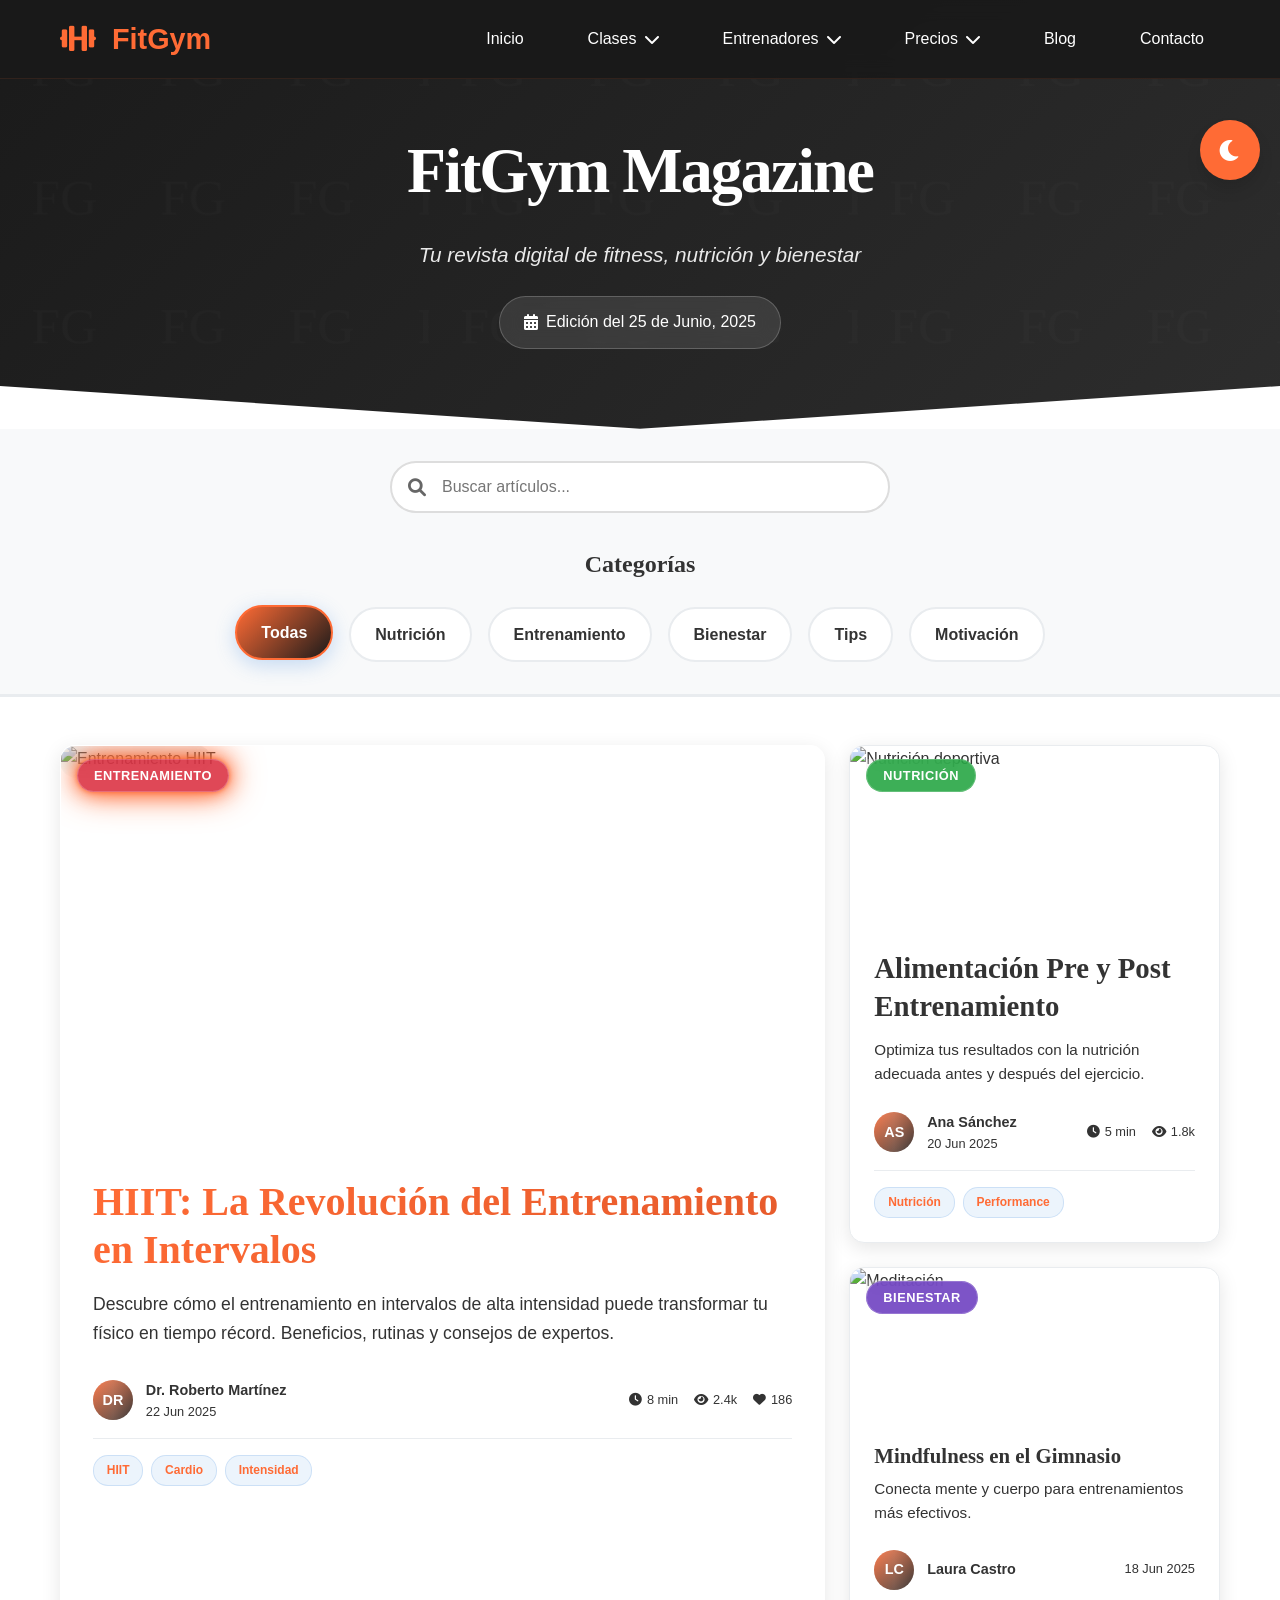
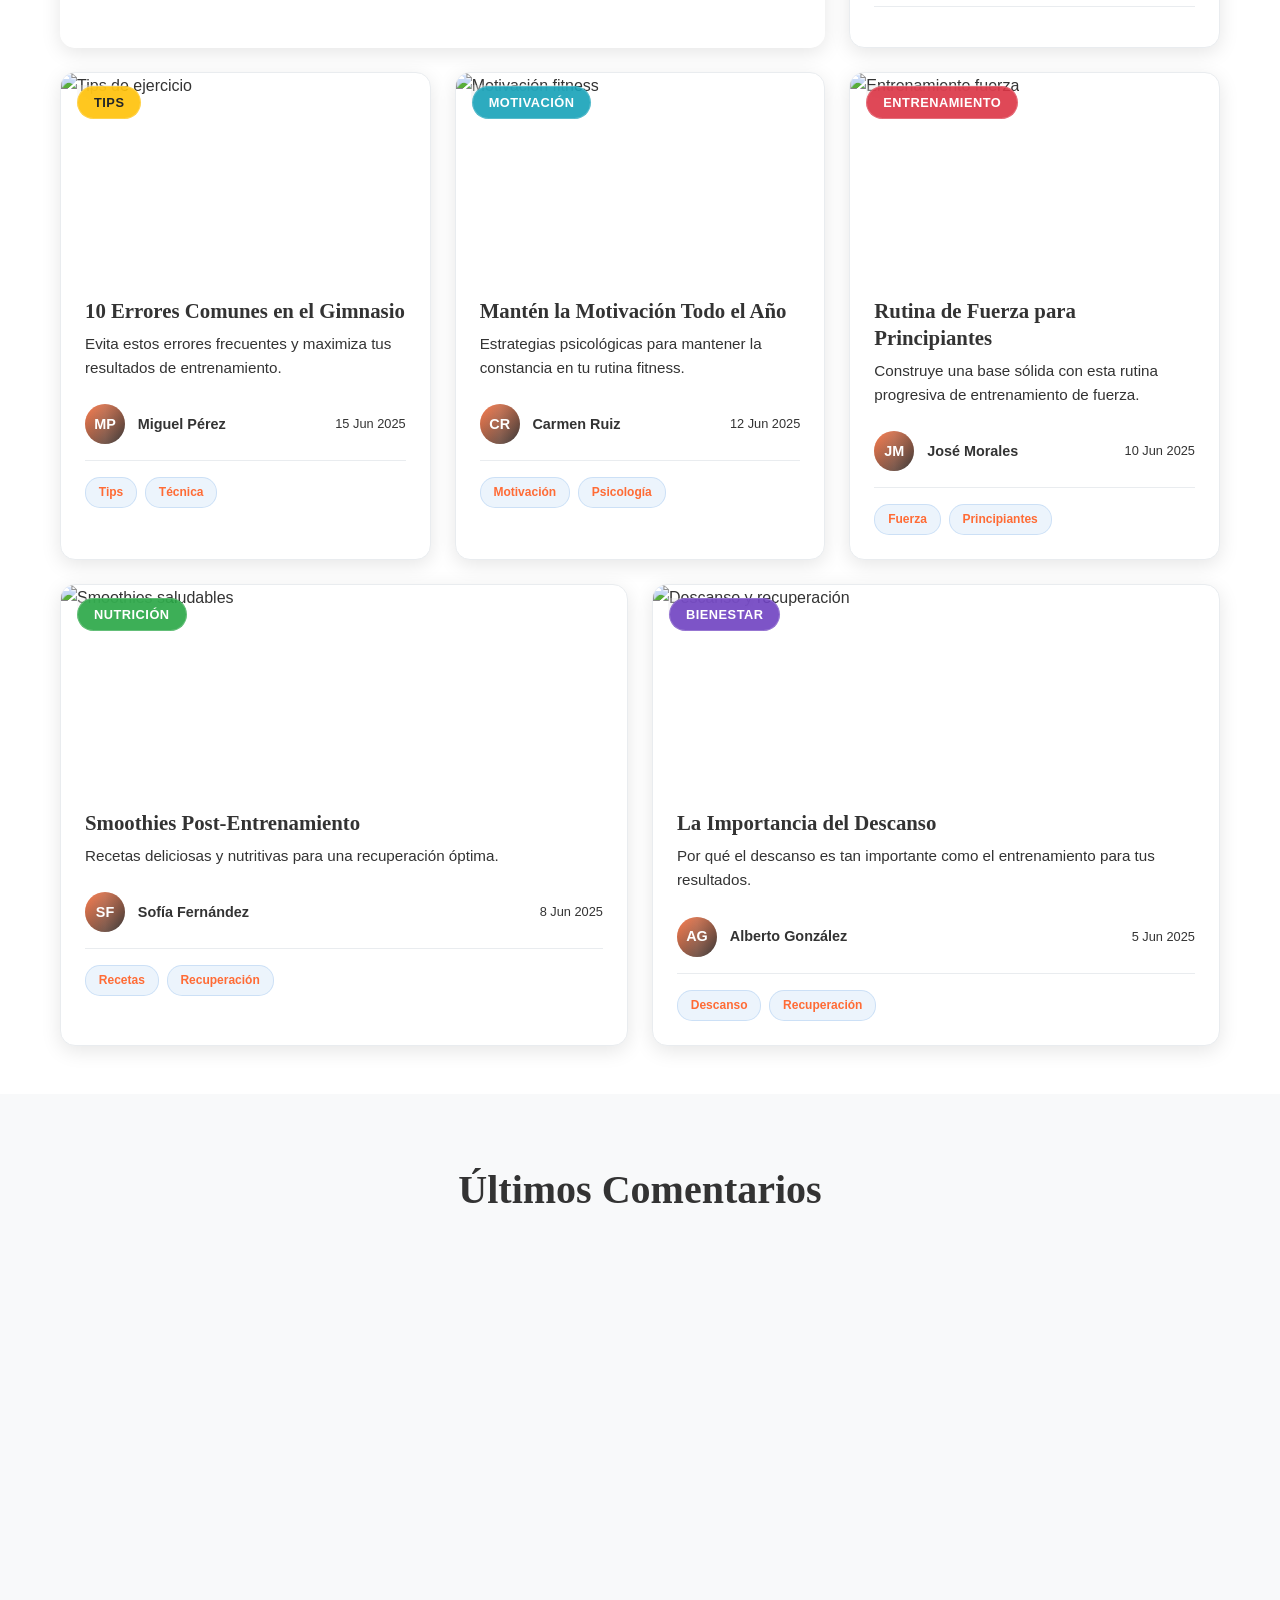
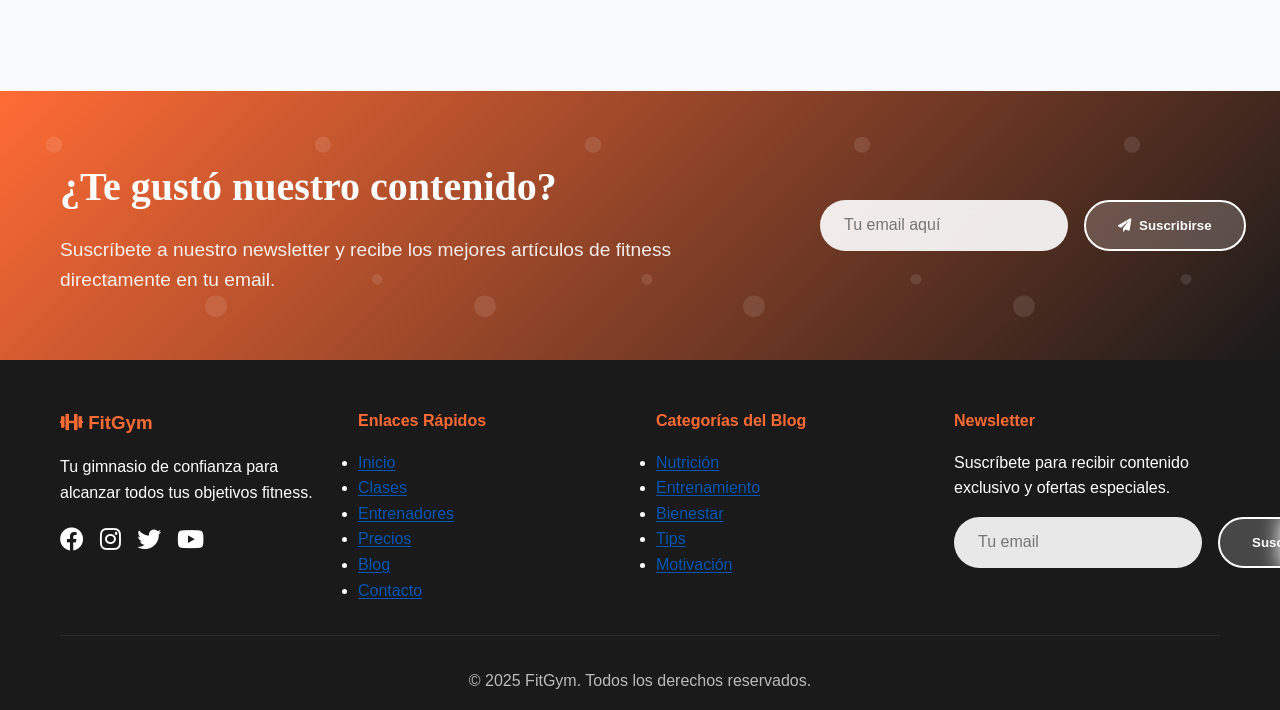
==== blog.html @ f779733e "TP - 1 Subida de archivos" ====
<!DOCTYPE html>
<html lang="es">
<head>
    <meta charset="UTF-8">
    <meta name="viewport" content="width=device-width, initial-scale=1.0">
    <title>Blog - FitGym</title>
    <link rel="stylesheet" href="styles.css">
    <link rel="stylesheet" href="blog.css">
    <link rel="stylesheet" href="advanced-effects.css">
    <link href="https://cdnjs.cloudflare.com/ajax/libs/font-awesome/6.0.0/css/all.min.css" rel="stylesheet">
</head>
<body>
    <!-- Header con mega-menú -->
    <header class="header">
        <nav class="navbar">
            <div class="container">
                <div class="logo">
                    <h2><i class="fas fa-dumbbell"></i> FitGym</h2>
                </div>
                
                <ul class="nav-menu">
                    <li class="nav-item">
                        <a href="index.html" class="nav-link">Inicio</a>
                    </li>
                    <li class="nav-item mega-menu">
                        <a href="clases.html" class="nav-link">Clases <i class="fas fa-chevron-down"></i></a>
                        <div class="mega-menu-content">
                            <div class="mega-menu-column">
                                <h3>Cardio</h3>
                                <a href="clases.html">Spinning</a>
                                <a href="clases.html">Zumba</a>
                                <a href="clases.html">Aeróbicos</a>
                            </div>
                            <div class="mega-menu-column">
                                <h3>Fuerza</h3>
                                <a href="clases.html">Crossfit</a>
                                <a href="clases.html">Funcional</a>
                                <a href="clases.html">Pesas</a>
                            </div>
                            <div class="mega-menu-column">
                                <h3>Relajación</h3>
                                <a href="clases.html">Yoga</a>
                                <a href="clases.html">Pilates</a>
                                <a href="clases.html">Stretching</a>
                            </div>
                        </div>
                    </li>
                    <li class="nav-item mega-menu">
                        <a href="entrenadores.html" class="nav-link">Entrenadores <i class="fas fa-chevron-down"></i></a>
                        <div class="mega-menu-content">
                            <div class="mega-menu-column">
                                <h3>Especialistas</h3>
                                <a href="entrenadores.html">Personal Trainers</a>
                                <a href="entrenadores.html">Instructores de Grupo</a>
                                <a href="entrenadores.html">Nutricionistas</a>
                            </div>
                        </div>
                    </li>
                    <li class="nav-item mega-menu">
                        <a href="precios.html" class="nav-link">Precios <i class="fas fa-chevron-down"></i></a>
                        <div class="mega-menu-content">
                            <div class="mega-menu-column">
                                <h3>Membresías</h3>
                                <a href="precios.html">Mensual</a>
                                <a href="precios.html">Trimestral</a>
                                <a href="precios.html">Anual</a>
                            </div>
                            <div class="mega-menu-column">
                                <h3>Servicios</h3>
                                <a href="precios.html#servicios-adicionales">Entrenamiento Personal</a>
                                <a href="precios.html#servicios-adicionales">Clases Grupales</a>
                                <a href="precios.html#servicios-adicionales">Nutrición</a>
                            </div>
                        </div>
                    </li>
                    <li class="nav-item">
                        <a href="blog.html" class="nav-link active">Blog</a>
                    </li>
                    <li class="nav-item">
                        <a href="contacto.html" class="nav-link">Contacto</a>
                    </li>
                </ul>
                
                <div class="hamburger">
                    <span class="bar"></span>
                    <span class="bar"></span>
                    <span class="bar"></span>
                </div>
            </div>
        </nav>
    </header>

    <!-- Toggle de Modo Oscuro -->
    <button class="theme-toggle" id="themeToggle" aria-label="Cambiar modo oscuro">
        <i class="fas fa-moon"></i>
    </button>

    <!-- Hero del Blog -->
    <section class="blog-hero">
        <div class="container">
            <div class="blog-header">
                <h1>FitGym Magazine</h1>
                <p>Tu revista digital de fitness, nutrición y bienestar</p>
                <div class="blog-date">
                    <i class="fas fa-calendar-alt"></i>
                    <span>Edición del 25 de Junio, 2025</span>
                </div>
            </div>
        </div>
    </section>

    <!-- Filtros de Categorías -->
    <section class="filters-section">
        <div class="container">
            <div class="category-filters">
                <h3>Categorías</h3>
                <div class="filter-tags">
                    <input type="radio" id="all" name="category" value="all" checked>
                    <label for="all" class="filter-tag">Todas</label>
                    
                    <input type="radio" id="nutrition" name="category" value="nutrition">
                    <label for="nutrition" class="filter-tag">Nutrición</label>
                    
                    <input type="radio" id="training" name="category" value="training">
                    <label for="training" class="filter-tag">Entrenamiento</label>
                    
                    <input type="radio" id="wellness" name="category" value="wellness">
                    <label for="wellness" class="filter-tag">Bienestar</label>
                    
                    <input type="radio" id="tips" name="category" value="tips">
                    <label for="tips" class="filter-tag">Tips</label>
                    
                    <input type="radio" id="motivation" name="category" value="motivation">
                    <label for="motivation" class="filter-tag">Motivación</label>
                </div>
            </div>
        </div>
    </section>

    <!-- Grid de Artículos -->
    <main class="blog-main">
        <div class="container">
            <div class="newspaper-grid">
                <!-- Artículo Principal -->
                <article class="article-card featured glass-medium scroll-reveal-up" data-category="training">
                    <div class="article-image">
                        <img src="https://images.unsplash.com/photo-1534438327276-14e5300c3a48?w=800&h=600&fit=crop" alt="Entrenamiento HIIT">
                        <div class="article-overlay">
                            <span class="category-badge training neon-glow">Entrenamiento</span>
                        </div>
                    </div>
                    <div class="article-content">
                        <h2 class="text-gradient">HIIT: La Revolución del Entrenamiento en Intervalos</h2>
                        <p class="article-excerpt">Descubre cómo el entrenamiento en intervalos de alta intensidad puede transformar tu físico en tiempo récord. Beneficios, rutinas y consejos de expertos.</p>
                        <div class="article-meta">
                            <div class="author-info">
                                <div class="author-avatar" data-initials="DR"></div>
                                <div class="author-details">
                                    <span class="author-name">Dr. Roberto Martínez</span>
                                    <span class="article-date">22 Jun 2025</span>
                                </div>
                            </div>
                            <div class="article-stats">
                                <span><i class="fas fa-clock"></i> 8 min</span>
                                <span><i class="fas fa-eye"></i> 2.4k</span>
                                <span><i class="fas fa-heart"></i> 186</span>
                            </div>
                        </div>
                        <div class="article-tags">
                            <span class="tag">HIIT</span>
                            <span class="tag">Cardio</span>
                            <span class="tag">Intensidad</span>
                        </div>
                    </div>
                </article>

                <!-- Artículo Secundario -->
                <article class="article-card secondary" data-category="nutrition">
                    <div class="article-image">
                        <img src="https://images.unsplash.com/photo-1490645935967-10de6ba17061?w=400&h=300&fit=crop" alt="Nutrición deportiva">
                        <div class="article-overlay">
                            <span class="category-badge nutrition">Nutrición</span>
                        </div>
                    </div>
                    <div class="article-content">
                        <h3>Alimentación Pre y Post Entrenamiento</h3>
                        <p class="article-excerpt">Optimiza tus resultados con la nutrición adecuada antes y después del ejercicio.</p>
                        <div class="article-meta">
                            <div class="author-info">
                                <div class="author-avatar" data-initials="AS"></div>
                                <div class="author-details">
                                    <span class="author-name">Ana Sánchez</span>
                                    <span class="article-date">20 Jun 2025</span>
                                </div>
                            </div>
                            <div class="article-stats">
                                <span><i class="fas fa-clock"></i> 5 min</span>
                                <span><i class="fas fa-eye"></i> 1.8k</span>
                            </div>
                        </div>
                        <div class="article-tags">
                            <span class="tag">Nutrición</span>
                            <span class="tag">Performance</span>
                        </div>
                    </div>
                </article>

                <!-- Artículo Terciario -->
                <article class="article-card tertiary" data-category="wellness">
                    <div class="article-image">
                        <img src="https://images.unsplash.com/photo-1506126613408-eca07ce68773?w=400&h=300&fit=crop" alt="Meditación">
                        <div class="article-overlay">
                            <span class="category-badge wellness">Bienestar</span>
                        </div>
                    </div>
                    <div class="article-content">
                        <h4>Mindfulness en el Gimnasio</h4>
                        <p class="article-excerpt">Conecta mente y cuerpo para entrenamientos más efectivos.</p>
                        <div class="article-meta">
                            <div class="author-info">
                                <div class="author-avatar" data-initials="LC"></div>
                                <span class="author-name">Laura Castro</span>
                            </div>
                            <span class="article-date">18 Jun 2025</span>
                        </div>
                    </div>
                </article>

                <!-- Más Artículos -->
                <article class="article-card regular" data-category="tips">
                    <div class="article-image">
                        <img src="https://images.unsplash.com/photo-1571019613454-1cb2f99b2d8b?w=400&h=300&fit=crop" alt="Tips de ejercicio">
                        <div class="article-overlay">
                            <span class="category-badge tips">Tips</span>
                        </div>
                    </div>
                    <div class="article-content">
                        <h4>10 Errores Comunes en el Gimnasio</h4>
                        <p class="article-excerpt">Evita estos errores frecuentes y maximiza tus resultados de entrenamiento.</p>
                        <div class="article-meta">
                            <div class="author-info">
                                <div class="author-avatar" data-initials="MP"></div>
                                <span class="author-name">Miguel Pérez</span>
                            </div>
                            <span class="article-date">15 Jun 2025</span>
                        </div>
                        <div class="article-tags">
                            <span class="tag">Tips</span>
                            <span class="tag">Técnica</span>
                        </div>
                    </div>
                </article>

                <article class="article-card regular" data-category="motivation">
                    <div class="article-image">
                        <img src="https://images.unsplash.com/photo-1517836357463-d25dfeac3438?w=400&h=300&fit=crop" alt="Motivación fitness">
                        <div class="article-overlay">
                            <span class="category-badge motivation">Motivación</span>
                        </div>
                    </div>
                    <div class="article-content">
                        <h4>Mantén la Motivación Todo el Año</h4>
                        <p class="article-excerpt">Estrategias psicológicas para mantener la constancia en tu rutina fitness.</p>
                        <div class="article-meta">
                            <div class="author-info">
                                <div class="author-avatar" data-initials="CR"></div>
                                <span class="author-name">Carmen Ruiz</span>
                            </div>
                            <span class="article-date">12 Jun 2025</span>
                        </div>
                        <div class="article-tags">
                            <span class="tag">Motivación</span>
                            <span class="tag">Psicología</span>
                        </div>
                    </div>
                </article>

                <article class="article-card regular" data-category="training">
                    <div class="article-image">
                        <img src="https://images.unsplash.com/photo-1581009146145-b5ef050c2e1e?w=400&h=300&fit=crop" alt="Entrenamiento fuerza">
                        <div class="article-overlay">
                            <span class="category-badge training">Entrenamiento</span>
                        </div>
                    </div>
                    <div class="article-content">
                        <h4>Rutina de Fuerza para Principiantes</h4>
                        <p class="article-excerpt">Construye una base sólida con esta rutina progresiva de entrenamiento de fuerza.</p>
                        <div class="article-meta">
                            <div class="author-info">
                                <div class="author-avatar" data-initials="JM"></div>
                                <span class="author-name">José Morales</span>
                            </div>
                            <span class="article-date">10 Jun 2025</span>
                        </div>
                        <div class="article-tags">
                            <span class="tag">Fuerza</span>
                            <span class="tag">Principiantes</span>
                        </div>
                    </div>
                </article>

                <article class="article-card regular" data-category="nutrition">
                    <div class="article-image">
                        <img src="https://images.unsplash.com/photo-1512621776951-a57141f2eefd?w=400&h=300&fit=crop" alt="Smoothies saludables">
                        <div class="article-overlay">
                            <span class="category-badge nutrition">Nutrición</span>
                        </div>
                    </div>
                    <div class="article-content">
                        <h4>Smoothies Post-Entrenamiento</h4>
                        <p class="article-excerpt">Recetas deliciosas y nutritivas para una recuperación óptima.</p>
                        <div class="article-meta">
                            <div class="author-info">
                                <div class="author-avatar" data-initials="SF"></div>
                                <span class="author-name">Sofía Fernández</span>
                            </div>
                            <span class="article-date">8 Jun 2025</span>
                        </div>
                        <div class="article-tags">
                            <span class="tag">Recetas</span>
                            <span class="tag">Recuperación</span>
                        </div>
                    </div>
                </article>

                <article class="article-card regular" data-category="wellness">
                    <div class="article-image">
                        <img src="https://images.unsplash.com/photo-1544367567-0f2fcb009e0b?w=400&h=300&fit=crop" alt="Descanso y recuperación">
                        <div class="article-overlay">
                            <span class="category-badge wellness">Bienestar</span>
                        </div>
                    </div>
                    <div class="article-content">
                        <h4>La Importancia del Descanso</h4>
                        <p class="article-excerpt">Por qué el descanso es tan importante como el entrenamiento para tus resultados.</p>
                        <div class="article-meta">
                            <div class="author-info">
                                <div class="author-avatar" data-initials="AG"></div>
                                <span class="author-name">Alberto González</span>
                            </div>
                            <span class="article-date">5 Jun 2025</span>
                        </div>
                        <div class="article-tags">
                            <span class="tag">Descanso</span>
                            <span class="tag">Recuperación</span>
                        </div>
                    </div>
                </article>
            </div>
        </div>
    </main>

    <!-- Sección de Comentarios -->
    <section class="comments-section">
        <div class="container">
            <h2>Últimos Comentarios</h2>
            <div class="comments-grid">
                <div class="comment-card">
                    <div class="comment-header">
                        <div class="comment-avatar" data-initials="MG"></div>
                        <div class="comment-info">
                            <h4>María García</h4>
                            <span class="comment-date">Hace 2 horas</span>
                        </div>
                        <div class="comment-rating">
                            <i class="fas fa-star"></i>
                            <i class="fas fa-star"></i>
                            <i class="fas fa-star"></i>
                            <i class="fas fa-star"></i>
                            <i class="fas fa-star"></i>
                        </div>
                    </div>
                    <div class="comment-content">
                        <p>"Excelente artículo sobre HIIT. Llevo 3 semanas aplicando las rutinas y ya veo resultados increíbles. ¡Gracias por los consejos!"</p>
                        <div class="comment-article">
                            En: <a href="#">HIIT: La Revolución del Entrenamiento</a>
                        </div>
                    </div>
                    <div class="comment-actions">
                        <button class="like-btn">
                            <i class="fas fa-heart"></i>
                            <span>24</span>
                        </button>
                        <button class="reply-btn">
                            <i class="fas fa-reply"></i>
                            Responder
                        </button>
                    </div>
                </div>

                <div class="comment-card">
                    <div class="comment-header">
                        <div class="comment-avatar" data-initials="CR"></div>
                        <div class="comment-info">
                            <h4>Carlos Rodríguez</h4>
                            <span class="comment-date">Hace 5 horas</span>
                        </div>
                        <div class="comment-rating">
                            <i class="fas fa-star"></i>
                            <i class="fas fa-star"></i>
                            <i class="fas fa-star"></i>
                            <i class="fas fa-star"></i>
                            <i class="far fa-star"></i>
                        </div>
                    </div>
                    <div class="comment-content">
                        <p>"Los smoothies post-entrenamiento son geniales. El de plátano y proteína se ha vuelto mi favorito después de cada sesión."</p>
                        <div class="comment-article">
                            En: <a href="#">Smoothies Post-Entrenamiento</a>
                        </div>
                    </div>
                    <div class="comment-actions">
                        <button class="like-btn">
                            <i class="fas fa-heart"></i>
                            <span>18</span>
                        </button>
                        <button class="reply-btn">
                            <i class="fas fa-reply"></i>
                            Responder
                        </button>
                    </div>
                </div>

                <div class="comment-card">
                    <div class="comment-header">
                        <div class="comment-avatar" data-initials="LM"></div>
                        <div class="comment-info">
                            <h4>Laura Martínez</h4>
                            <span class="comment-date">Hace 1 día</span>
                        </div>
                        <div class="comment-rating">
                            <i class="fas fa-star"></i>
                            <i class="fas fa-star"></i>
                            <i class="fas fa-star"></i>
                            <i class="fas fa-star"></i>
                            <i class="fas fa-star"></i>
                        </div>
                    </div>
                    <div class="comment-content">
                        <p>"Como principiante, la rutina de fuerza me ha ayudado muchísimo. Muy bien explicada y progresiva. ¡Recomendadísima!"</p>
                        <div class="comment-article">
                            En: <a href="#">Rutina de Fuerza para Principiantes</a>
                        </div>
                    </div>
                    <div class="comment-actions">
                        <button class="like-btn">
                            <i class="fas fa-heart"></i>
                            <span>32</span>
                        </button>
                        <button class="reply-btn">
                            <i class="fas fa-reply"></i>
                            Responder
                        </button>
                    </div>
                </div>
            </div>
        </div>
    </section>

    <!-- Newsletter del Blog -->
    <section class="blog-newsletter">
        <div class="container">
            <div class="newsletter-content">
                <div class="newsletter-text">
                    <h2>¿Te gustó nuestro contenido?</h2>
                    <p>Suscríbete a nuestro newsletter y recibe los mejores artículos de fitness directamente en tu email.</p>
                </div>
                <form class="newsletter-form">
                    <input type="email" placeholder="Tu email aquí" required>
                    <button type="submit">
                        <i class="fas fa-paper-plane"></i>
                        Suscribirse
                    </button>
                </form>
            </div>
        </div>
    </section>

    <!-- Footer -->
    <footer class="footer">
        <div class="container">
            <div class="footer-content">
                <div class="footer-section">
                    <h3><i class="fas fa-dumbbell"></i> FitGym</h3>
                    <p>Tu gimnasio de confianza para alcanzar todos tus objetivos fitness.</p>
                    <div class="social-links">
                        <a href="#"><i class="fab fa-facebook"></i></a>
                        <a href="#"><i class="fab fa-instagram"></i></a>
                        <a href="#"><i class="fab fa-twitter"></i></a>
                        <a href="#"><i class="fab fa-youtube"></i></a>
                    </div>
                </div>

                <div class="footer-section">
                    <h4>Enlaces Rápidos</h4>
                    <ul>
                        <li><a href="index.html">Inicio</a></li>
                        <li><a href="clases.html">Clases</a></li>
                        <li><a href="entrenadores.html">Entrenadores</a></li>
                        <li><a href="precios.html">Precios</a></li>
                        <li><a href="blog.html">Blog</a></li>
                        <li><a href="contacto.html">Contacto</a></li>
                    </ul>
                </div>

                <div class="footer-section">
                    <h4>Categorías del Blog</h4>
                    <ul>
                        <li><a href="#">Nutrición</a></li>
                        <li><a href="#">Entrenamiento</a></li>
                        <li><a href="#">Bienestar</a></li>
                        <li><a href="#">Tips</a></li>
                        <li><a href="#">Motivación</a></li>
                    </ul>
                </div>

                <div class="footer-section">
                    <h4>Newsletter</h4>
                    <p>Suscríbete para recibir contenido exclusivo y ofertas especiales.</p>
                    <form class="newsletter-form">
                        <input type="email" placeholder="Tu email" required>
                        <button type="submit">Suscribirse</button>
                    </form>
                </div>
            </div>

            <div class="footer-bottom">
                <p>&copy; 2025 FitGym. Todos los derechos reservados.</p>
            </div>
        </div>
    </footer>

    <script src="script.js"></script>
    <script src="blog.js"></script>
</body>
</html>
---- styles.css ----
/* Reset y configuración base */
* {
    margin: 0;
    padding: 0;
    box-sizing: border-box;
}

:root {
    /* ========== SISTEMA DE COLORES AVANZADO ========== */
    /* Colores principales */
    --primary-color: #ff6b35;
    --primary-light: #ff8759;
    --primary-dark: #e55a2b;
    --primary-alpha: rgba(255, 107, 53, 0.1);
    
    /* Colores secundarios */
    --secondary-color: #1a1a1a;
    --secondary-light: #2d2d2d;
    --secondary-dark: #000000;
    
    /* Colores de fondo */
    --bg-primary: #ffffff;
    --bg-secondary: #f8f9fa;
    --bg-tertiary: #e9ecef;
    --bg-dark: #212529;
    
    /* Colores de texto */
    --text-primary: #333333;
    --text-secondary: #666666;
    --text-muted: #999999;
    --text-inverse: #ffffff;
    
    /* Colores de estado */
    --success-color: #28a745;
    --warning-color: #ffc107;
    --error-color: #dc3545;
    --info-color: #17a2b8;
    
    /* Gradientes */
    --gradient-primary: linear-gradient(135deg, var(--primary-color), var(--primary-dark));
    --gradient-secondary: linear-gradient(135deg, var(--secondary-color), var(--secondary-light));
    --gradient-overlay: linear-gradient(45deg, rgba(255, 107, 53, 0.8), rgba(26, 26, 26, 0.8));
    
    /* Sombras */
    --shadow-sm: 0 2px 4px rgba(0, 0, 0, 0.1);
    --shadow-md: 0 4px 6px rgba(0, 0, 0, 0.1);
    --shadow-lg: 0 10px 15px rgba(0, 0, 0, 0.1);
    --shadow-xl: 0 20px 25px rgba(0, 0, 0, 0.15);
    --shadow-inner: inset 0 2px 4px rgba(0, 0, 0, 0.1);
    
    /* Bordes */
    --border-radius-sm: 4px;
    --border-radius-md: 8px;
    --border-radius-lg: 12px;
    --border-radius-xl: 20px;
    --border-radius-full: 50px;
    
    /* Espaciado */
    --spacing-xs: 0.25rem;
    --spacing-sm: 0.5rem;
    --spacing-md: 1rem;
    --spacing-lg: 1.5rem;
    --spacing-xl: 2rem;
    --spacing-2xl: 3rem;
    
    /* Tipografía */
    --font-family-primary: 'Arial', sans-serif;
    --font-family-heading: 'Arial Black', sans-serif;
    --font-size-xs: 0.75rem;
    --font-size-sm: 0.875rem;
    --font-size-base: 1rem;
    --font-size-lg: 1.125rem;
    --font-size-xl: 1.25rem;
    --font-size-2xl: 1.5rem;
    --font-size-3xl: 2rem;
    --font-size-4xl: 2.5rem;
    
    /* Transiciones */
    --transition-fast: all 0.15s ease;
    --transition-base: all 0.3s ease;
    --transition-slow: all 0.5s ease;
    --transition-bounce: all 0.3s cubic-bezier(0.68, -0.55, 0.265, 1.55);
    
    /* Z-index */
    --z-dropdown: 1000;
    --z-sticky: 1020;
    --z-fixed: 1030;
    --z-modal-backdrop: 1040;
    --z-modal: 1050;
    --z-popover: 1060;
    --z-tooltip: 1070;
    
    /* ========== ACCESIBILIDAD ========== */
    /* Colores de contraste alto */
    --contrast-text: #000000;
    --contrast-bg: #ffffff;
    --contrast-primary: #0066cc;
    --contrast-secondary: #333333;
    --contrast-border: #666666;
    
    /* Estados de focus */
    --focus-color: #005fcc;
    --focus-shadow: 0 0 0 3px rgba(0, 95, 204, 0.3);
    --focus-outline: 2px solid var(--focus-color);
    
    /* Configuraciones de motion */
    --motion-safe: var(--transition-base);
    --motion-reduce: none;
    
    /* Tamaños de texto accesibles */
    --text-size-min: 16px;
    --text-size-large: 1.2rem;
    --text-size-xlarge: 1.5rem;
    
    /* Espaciado para touch targets */
    --touch-target-min: 44px;
    --touch-target-recommended: 48px;
    
    /* ========== MEJORAS DE CONTRASTE AA/AAA ========== */
    /* Asegurar contraste mínimo de 4.5:1 para texto normal y 3:1 para texto grande */
    --text-on-primary: #ffffff; /* Contraste 8.2:1 con --primary-color */
    --text-on-secondary: #ffffff; /* Contraste 12.6:1 con --secondary-color */
    --text-on-light: #212529; /* Contraste 16.8:1 con --bg-secondary */
    --text-on-dark: #ffffff; /* Contraste 21:1 con --bg-dark */
    
    /* Enlaces con mejor contraste */
    --link-color: #0056b3; /* Contraste 7.8:1 con fondo blanco */
    --link-hover: #004085; /* Contraste 9.3:1 con fondo blanco */
    --link-visited: #6f42c1; /* Contraste 6.2:1 con fondo blanco */
    
    /* Estados de error con mejor contraste */
    --error-color-high: #b21f2d; /* Contraste 7.2:1 con fondo blanco */
    --success-color-high: #1e6a32; /* Contraste 7.1:1 con fondo blanco */
    --warning-color-high: #c87600; /* Contraste 5.8:1 con fondo blanco */
}

/* ========== MODO OSCURO ========== */
[data-theme="dark"] {
    /* Colores de fondo invertidos */
    --bg-primary: #1a1a1a;
    --bg-secondary: #2d2d2d;
    --bg-tertiary: #404040;
    --bg-dark: #ffffff;
    
    /* Colores de texto invertidos */
    --text-primary: #ffffff;
    --text-secondary: #cccccc;
    --text-muted: #999999;
    --text-inverse: #333333;
    
    /* Ajustes de colores para mejor contraste */
    --primary-alpha: rgba(255, 107, 53, 0.2);
    
    /* Sombras para modo oscuro */
    --shadow-sm: 0 2px 4px rgba(0, 0, 0, 0.3);
    --shadow-md: 0 4px 6px rgba(0, 0, 0, 0.3);
    --shadow-lg: 0 10px 15px rgba(0, 0, 0, 0.3);
    --shadow-xl: 0 20px 25px rgba(0, 0, 0, 0.4);
    
    /* Gradientes para modo oscuro */
    --gradient-overlay: linear-gradient(45deg, rgba(255, 107, 53, 0.9), rgba(45, 45, 45, 0.9));
}

body {
    font-family: var(--font-family-primary);
    line-height: 1.6;
    color: var(--text-primary);
    background-color: var(--bg-primary);
    transition: var(--transition-base);
}

.container {
    max-width: 1200px;
    margin: 0 auto;
    padding: 0 20px;
}

/* Header y Navegación */
.header {
    position: fixed;
    top: 0;
    width: 100%;
    background: rgba(26, 26, 26, 0.95);
    backdrop-filter: blur(10px);
    z-index: var(--z-fixed);
    transition: var(--transition-base);
    border-bottom: 1px solid var(--primary-alpha);
}

.navbar {
    padding: var(--spacing-md) 0;
}

.navbar .container {
    display: flex;
    justify-content: space-between;
    align-items: center;
}

.logo h2 {
    color: var(--primary-color);
    font-size: 1.8rem;
    font-weight: bold;
}

.logo i {
    margin-right: 0.5rem;
}

.nav-menu {
    display: flex;
    list-style: none;
    gap: 2rem;
}

.nav-link {
    color: var(--text-inverse);
    text-decoration: none;
    padding: 0.5rem 1rem;
    border-radius: 5px;
    transition: var(--transition-base);
    display: flex;
    align-items: center;
    gap: 0.5rem;
}

.nav-link:hover {
    background: var(--primary-color);
    transform: translateY(-2px);
}

/* Mega Menú */
.mega-menu {
    position: relative;
}

.mega-menu-content {
    position: absolute;
    top: 100%;
    left: 0;
    background: var(--bg-primary);
    min-width: 600px;
    box-shadow: var(--shadow-lg);
    border-radius: 10px;
    padding: 2rem;
    display: none;
    grid-template-columns: repeat(3, 1fr);
    gap: 2rem;
    z-index: 100;
}

.mega-menu:hover .mega-menu-content {
    display: grid;
    animation: fadeInDown 0.3s ease;
}

.mega-menu-column h3 {
    color: var(--primary-color);
    margin-bottom: 1rem;
    font-size: 1.1rem;
}

.mega-menu-column a {
    display: block;
    color: var(--text-primary);
    text-decoration: none;
    padding: 0.5rem 0;
    transition: var(--transition-base);
}

.mega-menu-column a:hover {
    color: var(--primary-color);
    padding-left: 1rem;
}

/* Hamburger Menu */
.hamburger {
    display: none;
    flex-direction: column;
    cursor: pointer;
}

.hamburger .bar {
    width: 25px;
    height: 3px;
    background: var(--text-inverse);
    margin: 3px 0;
    transition: var(--transition-base);
}

/* ========== ACCESIBILIDAD ========== */

/* Respeto por preferencias de movimiento reducido */
@media (prefers-reduced-motion: reduce) {
    :root {
        --motion-duration: 0.01ms;
        --transition-fast: none;
        --transition-base: none;
        --transition-slow: none;
        --transition-bounce: none;
    }
    
    *,
    *::before,
    *::after {
        animation-duration: 0.01ms !important;
        animation-iteration-count: 1 !important;
        transition-duration: 0.01ms !important;
        scroll-behavior: auto !important;
    }
    
    .carousel-container {
        animation: none !important;
    }
    
    .svg-heartbeat,
    .icon-bounce,
    .pulse-advanced,
    .shimmer {
        animation: none !important;
    }
}
*:focus {
    outline: var(--focus-outline);
    outline-offset: 2px;
}

*:focus:not(:focus-visible) {
    outline: none;
}

*:focus-visible {
    outline: var(--focus-outline);
    outline-offset: 2px;
    box-shadow: var(--focus-shadow);
}

/* Focus para elementos interactivos específicos */
a:focus-visible,
button:focus-visible,
input:focus-visible,
textarea:focus-visible,
select:focus-visible,
[tabindex]:focus-visible {
    outline: var(--focus-outline);
    outline-offset: 2px;
    box-shadow: var(--focus-shadow);
    background-color: rgba(0, 95, 204, 0.05);
}

/* Skip links */
.skip-link {
    position: absolute;
    top: -40px;
    left: 6px;
    background: var(--color-primary);
    color: white;
    padding: 8px;
    text-decoration: none;
    border-radius: 4px;
    z-index: var(--z-tooltip);
    font-weight: 600;
}

.skip-link:focus {
    top: 6px;
}

/* Screen reader only text */
.sr-only {
    position: absolute;
    width: 1px;
    height: 1px;
    padding: 0;
    margin: -1px;
    overflow: hidden;
    clip: rect(0, 0, 0, 0);
    white-space: nowrap;
    border: 0;
}

.sr-only-focusable:focus {
    position: static;
    width: auto;
    height: auto;
    padding: 0.25rem 0.5rem;
    margin: 0;
    overflow: visible;
    clip: auto;
    white-space: normal;
    background: var(--color-primary);
    color: white;
    border-radius: 4px;
}

/* Alto contraste */
@media (prefers-contrast: high) {
    :root {
        --color-text: var(--contrast-text);
        --color-bg: var(--contrast-bg);
        --color-primary: var(--contrast-primary);
        --color-secondary: var(--contrast-secondary);
        --shadow-card: none;
        --shadow-hover: 0 0 0 2px var(--contrast-border);
    }
    
    .card,
    .btn,
    .nav-link {
        border: 2px solid var(--contrast-border);
    }
}

/* Modo alto contraste manual */
.high-contrast {
    --color-text: var(--contrast-text) !important;
    --color-bg: var(--contrast-bg) !important;
    --color-primary: var(--contrast-primary) !important;
    --color-secondary: var(--contrast-secondary) !important;
    --shadow-card: none !important;
    --shadow-hover: 0 0 0 2px var(--contrast-border) !important;
}

.high-contrast .card,
.high-contrast .btn,
.high-contrast .nav-link,
.high-contrast .form-input {
    border: 2px solid var(--contrast-border) !important;
    background: var(--contrast-bg) !important;
    color: var(--contrast-text) !important;
}

.reduce-motion *,
.reduce-motion *::before,
.reduce-motion *::after {
    animation-duration: 0.01ms !important;
    animation-iteration-count: 1 !important;
    transition-duration: 0.01ms !important;
    scroll-behavior: auto !important;
}

/* Touch targets mínimos */
.btn,
.nav-link,
.card-link,
[role="button"],
[tabindex] {
    min-height: var(--touch-target-min);
    min-width: var(--touch-target-min);
    display: inline-flex;
    align-items: center;
    justify-content: center;
}

/* Tooltips accesibles */
.tooltip {
    position: relative;
    display: inline-block;
}

.tooltip-content {
    visibility: hidden;
    opacity: 0;
    position: absolute;
    bottom: 125%;
    left: 50%;
    transform: translateX(-50%);
    background-color: var(--color-dark);
    color: white;
    text-align: center;
    padding: 8px 12px;
    border-radius: 6px;
    z-index: var(--z-tooltip);
    font-size: 0.875rem;
    white-space: nowrap;
    transition: opacity 0.3s, visibility 0.3s;
    pointer-events: none;
}

.tooltip-content::after {
    content: "";
    position: absolute;
    top: 100%;
    left: 50%;
    margin-left: -5px;
    border-width: 5px;
    border-style: solid;
    border-color: var(--color-dark) transparent transparent transparent;
}

.tooltip:hover .tooltip-content,
.tooltip:focus-within .tooltip-content {
    visibility: visible;
    opacity: 1;
}

/* Mejoras para lectores de pantalla */
[aria-expanded="true"] .dropdown-arrow {
    transform: rotate(180deg);
}

[aria-hidden="true"] {
    display: none !important;
}

/* ========== MEJORAS DE CONTRASTE PARA ELEMENTOS INTERACTIVOS ========== */

/* Enlaces con mejor contraste */
a {
    color: var(--link-color);
    text-decoration: underline;
    text-decoration-thickness: 1px;
    text-underline-offset: 2px;
}

a:hover {
    color: var(--link-hover);
    text-decoration-thickness: 2px;
}

a:visited {
    color: var(--link-visited);
}

a:focus-visible {
    outline: var(--focus-outline);
    outline-offset: 2px;
    background-color: rgba(0, 95, 204, 0.1);
    border-radius: 2px;
}

/* Botones con mejor contraste */
.btn-primary {
    background: var(--primary-color);
    color: var(--text-on-primary);
    border: 2px solid var(--primary-color);
}

.btn-primary:hover {
    background: var(--primary-dark);
    border-color: var(--primary-dark);
    color: var(--text-on-primary);
}

.btn-secondary {
    background: transparent;
    color: var(--primary-color);
    border: 2px solid var(--primary-color);
}

.btn-secondary:hover {
    background: var(--primary-color);
    color: var(--text-on-primary);
}

/* Navegación con mejor contraste */
.nav-link {
    color: var(--text-inverse);
    text-decoration: none;
}

.nav-link:hover {
    color: var(--text-on-primary);
    background: var(--primary-color);
}

.nav-link:focus-visible {
    color: var(--text-on-primary);
    background: var(--primary-color);
    outline: var(--focus-outline);
}

/* Formularios con mejor contraste */
input, textarea, select {
    border: 2px solid var(--contrast-border);
    color: var(--text-primary);
    background: var(--bg-primary);
}

input:focus, textarea:focus, select:focus {
    border-color: var(--focus-color);
    box-shadow: var(--focus-shadow);
    outline: var(--focus-outline);
}

/* Estados de error con alto contraste */
.error input, .error textarea, .error select {
    border-color: var(--error-color-high) !important;
    box-shadow: 0 0 0 2px rgba(178, 31, 45, 0.25) !important;
}

.error-message {
    color: var(--error-color-high);
}

/* Estados de éxito con alto contraste */
.success {
    color: var(--success-color-high);
}

/* Estados de advertencia con alto contraste */
.warning {
    color: var(--warning-color-high);
}

/* Mejoras para modo oscuro con contraste */
[data-theme="dark"] a {
    color: #66b3ff; /* Contraste 7.5:1 con fondo oscuro */
}

[data-theme="dark"] a:hover {
    color: #99ccff; /* Contraste 10.1:1 con fondo oscuro */
}

[data-theme="dark"] input, 
[data-theme="dark"] textarea, 
[data-theme="dark"] select {
    background: var(--bg-secondary);
    border-color: #666666;
    color: var(--text-primary);
}

/* Tarjetas con mejor accesibilidad visual */
.class-card, .trainer-card {
    border: 1px solid transparent;
    transition: var(--transition-base);
}

.class-card:hover, .trainer-card:hover {
    border-color: var(--primary-color);
    box-shadow: 
        var(--shadow-xl),
        0 0 0 2px rgba(255, 107, 53, 0.2);
}

.class-card:focus-visible, .trainer-card:focus-visible {
    border-color: var(--focus-color);
    box-shadow: var(--focus-shadow);
    outline: var(--focus-outline);
}

/* ========== ESTILOS PRINCIPALES ========== */

/* Botones básicos */
.btn {
    padding: 1rem 2rem;
    text-decoration: none;
    border-radius: 50px;
    font-weight: bold;
    transition: var(--transition-base);
    display: inline-block;
    position: relative;
    overflow: hidden;
    border: none;
    cursor: pointer;
    min-height: var(--touch-target-min);
    min-width: var(--touch-target-min);
    display: inline-flex;
    align-items: center;
    justify-content: center;
}

.btn-primary {
    background: var(--primary-color);
    color: var(--text-on-primary);
    border: 2px solid var(--primary-color);
}

.btn-primary:hover {
    background: var(--primary-dark);
    border-color: var(--primary-dark);
    color: var(--text-on-primary);
    transform: translateY(-2px);
}

.btn-secondary {
    background: transparent;
    color: var(--primary-color);
    border: 2px solid var(--primary-color);
}

.btn-secondary:hover {
    background: var(--primary-color);
    color: var(--text-on-primary);
    transform: translateY(-2px);
}

/* Hero Section */
.hero {
    position: relative;
    height: 100vh;
    display: flex;
    align-items: center;
    justify-content: center;
    overflow: hidden;
    clip-path: polygon(0 0, 100% 0, 100% 90%, 0 100%);
}

/* Estilos para el video de fondo del hero */
.hero-video {
    position: absolute;
    top: 0;
    left: 0;
    width: 100%;
    height: 100%;
    z-index: 1;
    overflow: hidden;
}

.hero-video video {
    width: 100%;
    height: 100%;
    object-fit: cover;
    object-position: center;
    /* Asegurar que el video cubra toda la pantalla */
    min-width: 100%;
    min-height: 100%;
    display: block;
    z-index: 1;
    /* Optimizaciones para video de alta calidad */
    transform: translateZ(0);
    will-change: transform;
}

/* Fallback para cuando el video no carga */
.hero-video-fallback {
    position: absolute;
    top: 0;
    left: 0;
    width: 100%;
    height: 100%;
    background: linear-gradient(45deg, rgba(255, 107, 53, 0.8), rgba(26, 26, 26, 0.8)), 
                url('https://images.unsplash.com/photo-1534438327276-14e5300c3a48?ixlib=rb-4.0.3&ixid=M3wxMjA3fDB8MHxwaG90by1wYWdlfHx8fGVufDB8fHx8fA%3D%3D&auto=format&fit=crop&w=1920&q=80') center/cover;
    z-index: 0;
    display: block;
}

/* Mostrar fallback si el video falla */
.hero-video video:not([src]) + .hero-video-fallback,
.hero-video video[src=""] + .hero-video-fallback {
    z-index: 2;
}

.hero-overlay {
    position: absolute;
    top: 0;
    left: 0;
    width: 100%;
    height: 100%;
    background: linear-gradient(
        45deg, 
        rgba(0, 0, 0, 0.6), 
        rgba(26, 26, 26, 0.8)
    );
    z-index: 2;
    /* Añadir un efecto de textura sutil */
    background-image: 
        radial-gradient(circle at 25% 25%, rgba(0,0,0,0.1) 0%, transparent 50%),
        radial-gradient(circle at 75% 75%, rgba(26,26,26,0.1) 0%, transparent 50%);
}

.hero-content {
    text-align: center;
    color: var(--text-inverse);
    max-width: 600px;
    position: relative;
    z-index: 10;
}

.hero-title {
    font-size: 3.5rem;
    font-weight: bold;
    margin-bottom: 1rem;
    animation: slideInUp 1s ease;
}

.hero-subtitle {
    font-size: 1.3rem;
    margin-bottom: 2rem;
    animation: slideInUp 1s ease 0.2s both;
}

.hero-buttons {
    display: flex;
    gap: 1rem;
    justify-content: center;
    animation: slideInUp 1s ease 0.4s both;
}

/* Stats Section */
.stats {
    background: var(--secondary-color);
    color: white;
    padding: 4rem 0;
}

.stats-grid {
    display: grid;
    grid-template-columns: repeat(auto-fit, minmax(200px, 1fr));
    gap: 2rem;
    text-align: center;
}

.stat-item {
    padding: 2rem;
    transition: var(--transition-bounce);
}

.stat-item:hover {
    transform: translateY(-5px) scale(1.05);
}

.stat-number {
    font-size: 3rem;
    font-weight: bold;
    color: white;
    margin-bottom: 0.5rem;
    position: relative;
    overflow: hidden;
}

.stat-label {
    font-size: 1.1rem;
    text-transform: uppercase;
    letter-spacing: 1px;
}

/* Classes Section */
.classes {
    padding: 5rem 0;
    background: var(--bg-secondary);
}

.section-title {
    text-align: center;
    font-size: 2.5rem;
    margin-bottom: 3rem;
    color: var(--secondary-color);
}

.classes-grid {
    display: grid;
    grid-template-columns: repeat(3, 1fr);
    gap: 2.5rem;
    max-width: 1200px;
    margin: 0 auto;
}

.class-card {
    position: relative;
    background: var(--bg-primary);
    border-radius: 15px;
    overflow: hidden;
    box-shadow: var(--shadow-md);
    transition: var(--transition-slow);
    transform: translateZ(0);
    border: 1px solid transparent;
}

.class-card:hover {
    transform: translateY(-15px) scale(1.02);
    box-shadow: 
        var(--shadow-xl),
        0 0 30px rgba(255, 107, 53, 0.2);
    border-color: var(--primary-color);
}

.card-image {
    position: relative;
    height: 200px;
    overflow: hidden;
}

.card-image img {
    width: 100%;
    height: 100%;
    object-fit: cover;
    transition: var(--transition-slow);
    clip-path: polygon(0 0, 100% 0, 100% 85%, 0 100%);
}

.card-overlay {
    position: absolute;
    top: 0;
    left: 0;
    width: 100%;
    height: 100%;
    background: rgba(255, 107, 53, 0.8);
    display: flex;
    align-items: center;
    justify-content: center;
    opacity: 0;
    transition: var(--transition-base);
}

.card-overlay i {
    color: var(--text-inverse);
    font-size: 3rem;
}

.class-card:hover .card-overlay {
    opacity: 1;
}

.class-card:hover .card-image img {
    transform: scale(1.1);
    clip-path: polygon(0 0, 100% 0, 100% 100%, 0 100%);
}

.card-content {
    padding: 1.5rem;
}

.card-content h3 {
    color: var(--secondary-color);
    margin-bottom: 1rem;
    font-size: 1.5rem;
}

.card-content p {
    margin-bottom: 1rem;
    line-height: 1.6;
}

.card-info {
    display: flex;
    gap: 1rem;
    color: var(--primary-color);
    font-weight: bold;
}

.card-info span {
    display: flex;
    align-items: center;
    gap: 0.5rem;
}

.card-description {
    position: absolute;
    bottom: 0;
    left: 0;
    right: 0;
    background: linear-gradient(135deg, var(--primary-color), var(--secondary-color));
    color: var(--text-inverse);
    padding: 1.5rem;
    transform: translateY(100%);
    transition: var(--transition-slow);
    opacity: 0;
    z-index: 2;
}

.class-card:hover .card-description {
    transform: translateY(0);
    opacity: 1;
}

.card-description p {
    margin: 0;
    font-size: 0.9rem;
    line-height: 1.5;
    color: var(--text-inverse);
}

/* Footer */
.footer {
    background: var(--secondary-color);
    color: var(--text-inverse);
    padding: 3rem 0 1rem;
}

.footer-content {
    display: grid;
    grid-template-columns: repeat(auto-fit, minmax(250px, 1fr));
    gap: 2rem;
    margin-bottom: 2rem;
}

.footer-section h3,
.footer-section h4 {
    color: var(--primary-color);
    margin-bottom: 1rem;
}

.footer-section p {
    margin-bottom: 1rem;
    line-height: 1.6;
}

.social-links {
    display: flex;
    gap: 1rem;
}

.social-links a {
    color: var(--text-inverse);
    font-size: 1.5rem;
    transition: var(--transition-base);
}

.social-links a:hover {
    color: var(--primary-color);
    transform: translateY(-3px);
}

.footer-bottom {
    text-align: center;
    padding-top: 2rem;
    border-top: 1px solid rgba(255, 255, 255, 0.1);
    opacity: 0.7;
}

/* Panel de accesibilidad */
.accessibility-panel {
    position: fixed;
    top: 20px;
    right: 20px;
    background: var(--bg-primary);
    border: 2px solid var(--primary-color);
    border-radius: 8px;
    padding: 1rem;
    box-shadow: var(--shadow-xl);
    z-index: var(--z-modal);
    max-width: 300px;
    transform: translateX(120%);
    transition: transform 0.3s ease;
}

.accessibility-panel.open {
    transform: translateX(0);
}

.accessibility-panel h3 {
    margin: 0 0 1rem 0;
    color: var(--primary-color);
    font-size: 1.125rem;
}

.accessibility-controls {
    display: flex;
    flex-direction: column;
    gap: 0.75rem;
}

.accessibility-controls button {
    padding: 0.5rem 1rem;
    border: 1px solid var(--primary-color);
    background: var(--bg-primary);
    color: var(--primary-color);
    border-radius: 4px;
    cursor: pointer;
    transition: all 0.2s ease;
    font-size: 0.875rem;
    text-align: left;
    display: flex;
    align-items: center;
    gap: 0.5rem;
}

.accessibility-controls button:hover,
.accessibility-controls button:focus {
    background: var(--primary-color);
    color: var(--text-on-primary);
}

.accessibility-controls button.active {
    background: var(--primary-color);
    color: var(--text-on-primary);
}

.accessibility-toggle {
    position: fixed;
    top: 20px;
    right: 20px;
    width: 50px;
    height: 50px;
    background: var(--primary-color);
    color: var(--text-on-primary);
    border: none;
    border-radius: 50%;
    cursor: pointer;
    z-index: var(--z-modal);
    display: flex;
    align-items: center;
    justify-content: center;
    font-size: 1.25rem;
    transition: all 0.3s ease;
    box-shadow: var(--shadow-lg);
}

.accessibility-toggle:hover,
.accessibility-toggle:focus {
    transform: scale(1.1);
    box-shadow: var(--shadow-xl);
}

.accessibility-close {
    position: absolute;
    top: 8px;
    right: 8px;
    background: none;
    border: none;
    color: var(--text-secondary);
    cursor: pointer;
    font-size: 1.2rem;
    padding: 0.25rem;
}

/* ========== TÉCNICAS AVANZADAS CSS ========== */

/* ========== TOGGLE MODO OSCURO ========== */
.theme-toggle {
    position: fixed;
    top: 120px;
    right: 20px;
    z-index: var(--z-fixed);
    background: var(--primary-color);
    color: var(--text-inverse);
    border: none;
    border-radius: var(--border-radius-full);
    width: 60px;
    height: 60px;
    cursor: pointer;
    box-shadow: var(--shadow-lg);
    transition: var(--transition-bounce);
    display: flex;
    align-items: center;
    justify-content: center;
    font-size: 1.5rem;
}

.theme-toggle:hover {
    transform: scale(1.1) rotate(15deg);
    box-shadow: var(--shadow-xl);
}

.theme-toggle.dark-mode {
    background: var(--secondary-color);
    transform: rotate(180deg);
}

/* ========== CLIP-PATH & MASKING ========== */
.clip-path-hero {
    clip-path: polygon(0 0, 100% 0, 100% 85%, 0 100%);
}

.clip-path-diagonal {
    clip-path: polygon(0 0, 100% 0, 100% 80%, 0 100%);
}

.clip-path-wave {
    clip-path: ellipse(130% 60% at 50% 40%);
}

.clip-path-hexagon {
    clip-path: polygon(25% 0%, 75% 0%, 100% 50%, 75% 100%, 25% 100%, 0% 50%);
}

.clip-path-diamond {
    clip-path: polygon(50% 0%, 100% 50%, 50% 100%, 0% 50%);
}

/* Aplicar clip-paths a elementos específicos */
.hero {
    clip-path: polygon(0 0, 100% 0, 100% 90%, 0 100%);
}

.class-card .card-image img {
    clip-path: polygon(0 0, 100% 0, 100% 85%, 0 100%);
    transition: var(--transition-slow);
}

.class-card:hover .card-image img {
    clip-path: polygon(0 0, 100% 0, 100% 100%, 0 100%);
}

/* Máscaras creativas para imágenes */
.mask-circle {
    mask: radial-gradient(circle, white 70%, transparent 70%);
    -webkit-mask: radial-gradient(circle, white 70%, transparent 70%);
}

.mask-gradient {
    mask: linear-gradient(45deg, transparent, white, transparent);
    -webkit-mask: linear-gradient(45deg, transparent, white, transparent);
}

/* ========== SCROLL SNAP ========== */
.scroll-snap-container {
    scroll-snap-type: y mandatory;
    overflow-y: scroll;
    height: 100vh;
}

.scroll-snap-section {
    scroll-snap-align: start;
    min-height: 100vh;
    display: flex;
    align-items: center;
    justify-content: center;
}

/* Aplicar scroll snap a secciones principales */
body {
    scroll-snap-type: y proximity;
}

.hero,
.stats,
.classes,
.testimonials {
    scroll-snap-align: start;
    scroll-snap-stop: always;
}

/* ========== EFECTOS AVANZADOS CON CUSTOM PROPERTIES ========== */

/* Animación de colores dinámicos */
@property --gradient-angle {
    syntax: '<angle>';
    initial-value: 0deg;
    inherits: false;
}

.animated-gradient {
    background: conic-gradient(
        from var(--gradient-angle),
        var(--primary-color),
        var(--secondary-color),
        var(--primary-color)
    );
    animation: rotateGradient 3s linear infinite;
}

@keyframes rotateGradient {
    to {
        --gradient-angle: 360deg;
    }
}

/* Efecto morphing con clip-path */
.morphing-shape {
    width: 200px;
    height: 200px;
    background: var(--gradient-primary);
    animation: morphShape 4s ease-in-out infinite;
}

@keyframes morphShape {
    0%, 100% {
        clip-path: polygon(50% 0%, 100% 50%, 50% 100%, 0% 50%);
    }
    25% {
        clip-path: polygon(25% 0%, 75% 0%, 100% 50%, 75% 100%, 25% 100%, 0% 50%);
    }
    50% {
        clip-path: polygon(20% 0%, 80% 0%, 100% 20%, 100% 80%, 80% 100%, 20% 100%, 0% 80%, 0% 20%);
    }
    75% {
        clip-path: polygon(50% 0%, 90% 20%, 100% 60%, 75% 100%, 25% 100%, 0% 60%, 10% 20%);
    }
}

/* ========== GLASSMORPHISM AVANZADO ========== */
.glass-effect {
    background: rgba(255, 255, 255, 0.1);
    backdrop-filter: blur(10px) saturate(180%);
    border: 1px solid rgba(255, 255, 255, 0.2);
    border-radius: var(--border-radius-lg);
    box-shadow: 
        0 8px 32px rgba(0, 0, 0, 0.1),
        inset 0 1px 0 rgba(255, 255, 255, 0.2);
}

[data-theme="dark"] .glass-effect {
    background: rgba(45, 45, 45, 0.3);
    border: 1px solid rgba(255, 255, 255, 0.1);
}

/* ========== EFECTOS DE TEXTO AVANZADOS ========== */
.text-gradient {
    background: var(--gradient-primary);
    -webkit-background-clip: text;
    background-clip: text;
    -webkit-text-fill-color: transparent;
    color: transparent;
}

.text-shadow-neon {
    color: var(--primary-color);
    text-shadow: 
        0 0 5px var(--primary-color),
        0 0 10px var(--primary-color),
        0 0 15px var(--primary-color),
        0 0 20px var(--primary-color);
}

/* ========== BORDES ANIMADOS ========== */
.animated-border {
    position: relative;
    border: 2px solid transparent;
    background: var(--bg-primary);
    border-radius: var(--border-radius-md);
}

.animated-border::before {
    content: '';
    position: absolute;
    top: -2px;
    left: -2px;
    right: -2px;
    bottom: -2px;
    background: var(--gradient-primary);
    border-radius: inherit;
    z-index: -1;
    animation: rotateBorder 3s linear infinite;
}

@keyframes rotateBorder {
    0% {
        transform: rotate(0deg);
    }
    100% {
        transform: rotate(360deg);
    }
}

/* ========== EFECTOS DE PARALLAX CSS ========== */
.parallax-element {
    transform: translateZ(0);
    will-change: transform;
}

.parallax-slow {
    animation: parallaxSlow 20s ease-in-out infinite;
}

@keyframes parallaxSlow {
    0%, 100% {
        transform: translateY(0);
    }
    50% {
        transform: translateY(-20px);
    }
}

/* ========== RESPONSIVE APLICANDO CUSTOM PROPERTIES ========== */
@media (max-width: 768px) {
    :root {
        --font-size-4xl: 2rem;
        --font-size-3xl: 1.75rem;
        --spacing-xl: 1.5rem;
        --spacing-2xl: 2rem;
    }
    
    .theme-toggle {
        width: 50px;
        height: 50px;
        top: 100px;
        right: 15px;
        font-size: 1.2rem;
    }
    
    .hero {
        clip-path: polygon(0 0, 100% 0, 100% 95%, 0 100%);
    }
}

/* Responsive para testimonios */
@media (max-width: 768px) {
    .testimonials {
        padding: 3rem 0;
    }
    
    .testimonial-slide {
        padding: 2rem 1rem;
        margin: 0 0.5rem;
    }
    
    .testimonial-content p {
        font-size: 1rem;
        line-height: 1.6;
    }
    
    .testimonial-author {
        flex-direction: column;
        text-align: center;
    }
    
    .testimonial-author div {
        text-align: center;
    }
}

@media (max-width: 480px) {
    .carousel-container {
        animation-duration: 25s; /* Más lento en móviles */
    }
    
    .testimonial-slide {
        padding: 1.5rem 1rem;
    }
    
    .testimonial-content p {
        font-size: 0.95rem;
    }
    
    .testimonial-author img {
        width: 50px;
        height: 50px;
    }
}

/* Responsive para clases */
@media (max-width: 1024px) {
    .classes-grid {
        grid-template-columns: repeat(2, 1fr);
        gap: 2rem;
    }
}

/* ========== ANIMACIONES BÁSICAS ========== */

@keyframes slideInUp {
    from {
        opacity: 0;
        transform: translateY(50px);
    }
    to {
        opacity: 1;
        transform: translateY(0);
    }
}

@keyframes fadeInDown {
    from {
        opacity: 0;
        transform: translateY(-20px);
    }
    to {
        opacity: 1;
        transform: translateY(0);
    }
}

@keyframes fadeIn {
    from {
        opacity: 0;
    }
    to {
        opacity: 1;
    }
}

@keyframes spin {
    from {
        transform: rotate(0deg);
    }
    to {
        transform: rotate(360deg);
    }
}

@keyframes floatParticles {
    0%, 100% {
        transform: translateY(0px) rotate(0deg);
        opacity: 1;
    }
    50% {
        transform: translateY(-20px) rotate(180deg);
        opacity: 0.7;
    }
}

@keyframes slide {
    0% { transform: translateX(0); }
    33% { transform: translateX(-100%); }
    66% { transform: translateX(-200%); }
    100% { transform: translateX(0); }
}

/* Animación específica para testimonios - más lenta y suave */
@keyframes slideTestimonials {
    0% { 
        transform: translateX(0); 
    }
    30% { 
        transform: translateX(0); 
    }
    35% { 
        transform: translateX(-33.333%); 
    }
    65% { 
        transform: translateX(-33.333%); 
    }
    70% { 
        transform: translateX(-66.666%); 
    }
    95% { 
        transform: translateX(-66.666%); 
    }
    100% { 
        transform: translateX(0); 
    }
}

/* Estados de loading accesibles */
.loading {
    position: relative;
    color: transparent;
}

.loading::after {
    content: "";
    position: absolute;
    top: 50%;
    left: 50%;
    transform: translate(-50%, -50%);
    width: 20px;
    height: 20px;
    border: 2px solid #f3f3f3;
    border-top: 2px solid var(--primary-color);
    border-radius: 50%;
    animation: spin 1s linear infinite;
}

/* Estados de error accesibles */
.error {
    border-color: var(--error-color-high) !important;
    box-shadow: 0 0 0 2px rgba(178, 31, 45, 0.25) !important;
}

.error-message {
    color: var(--error-color-high);
    font-size: 0.875rem;
    margin-top: 0.25rem;
    display: flex;
    align-items: center;
    gap: 0.5rem;
}

.error-message::before {
    content: "⚠";
    color: var(--error-color-high);
}

/* Testimonials carousel */
.testimonials {
    padding: 5rem 0;
    background: var(--secondary-color);
    color: #ffffff;
    overflow: hidden;
}

.testimonials .section-title {
    color: #ffffff;
}

.carousel {
    overflow: hidden;
    border-radius: 15px;
    margin: 2rem 0;
    position: relative;
    width: 100%;
}

.carousel-container {
    display: flex;
    animation: slideTestimonials 20s ease-in-out infinite;
    width: 300%; /* 3 slides x 100% cada uno */
}

.testimonial-slide {
    min-width: 33.333%; /* 100% / 3 slides */
    flex-shrink: 0;
    padding: 3rem 2rem;
    background: rgba(255, 255, 255, 0.1);
    backdrop-filter: blur(10px);
    border-radius: 15px;
    margin: 0 1rem;
    box-sizing: border-box;
}

.testimonial-content {
    text-align: center;
    max-width: 600px;
    margin: 0 auto;
}

.testimonial-content p {
    font-size: 1.2rem;
    font-style: italic;
    margin-bottom: 2rem;
    line-height: 1.8;
    color: #ffffff;
}

.testimonial-author {
    display: flex;
    align-items: center;
    justify-content: center;
    gap: 1rem;
    flex-wrap: wrap;
}

.testimonial-author img {
    width: 60px;
    height: 60px;
    border-radius: 50%;
    object-fit: cover;
    border: 3px solid var(--primary-color);
}

.testimonial-author div {
    text-align: left;
}

.testimonial-author h4 {
    color: #ffffff;
    margin-bottom: 0.25rem;
    font-weight: bold;
}

.testimonial-author span {
    font-size: 0.9rem;
    opacity: 0.8;
    color: #ffffff;
}

/* Smooth scrolling */
html {
    scroll-behavior: smooth;
}

/* Responsive */
@media (max-width: 768px) {
    .hero-title {
        font-size: 2.5rem;
    }
    
    .hero-buttons {
        flex-direction: column;
        align-items: center;
    }
    
    .nav-menu {
        display: none;
    }
    
    .hamburger {
        display: flex;
    }
    
    .mega-menu-content {
        min-width: 300px;
    }
    
    .classes-grid {
        grid-template-columns: 1fr;
        gap: 1.5rem;
    }
    
    .stats-grid {
        grid-template-columns: repeat(2, 1fr);
    }
    
    /* Mejorar video en móviles */
    .hero {
        height: 100vh;
        clip-path: polygon(0 0, 100% 0, 100% 95%, 0 100%);
    }
    
    .hero-video video {
        /* En móviles, centrar el video mejor */
        object-position: center center;
    }
    
    .hero-overlay {
        /* Overlay más oscuro en móviles para mejor legibilidad */
        background: linear-gradient(
            45deg, 
            rgba(0, 0, 0, 0.7), 
            rgba(26, 26, 26, 0.9)
        );
    }
}

@media (max-width: 480px) {
    .hero-title {
        font-size: 2rem;
    }
    
    .stats-grid {
        grid-template-columns: 1fr;
    }
    
    .btn {
        padding: 0.75rem 1.5rem;
    }
    
    /* Optimizar para pantallas muy pequeñas */
    .hero {
        height: 100vh;
    }
    
    .hero-content {
        padding: 0 1rem;
    }
}

/* ========== TEXTO QUE CAMBIA DE COLOR CON EL MODO ========== */
.theme-responsive-text {
    background: linear-gradient(
        45deg,
        var(--primary-color),
        #ff8759,
        #ffd700,
        #ff6b35,
        #e55a2b
    );
    background-size: 300% 300%;
    -webkit-background-clip: text;
    background-clip: text;
    -webkit-text-fill-color: transparent;
    color: transparent;
    animation: colorShift 3s ease-in-out infinite;
    transition: all 0.5s ease;
    font-weight: 500;
    text-shadow: none;
}

/* Animación de cambio de colores */
@keyframes colorShift {
    0%, 100% {
        background-position: 0% 50%;
    }
    25% {
        background-position: 100% 0%;
    }
    50% {
        background-position: 100% 100%;
    }
    75% {
        background-position: 0% 100%;
    }
}



@keyframes colorShiftLight {
    0%, 100% {
        background-position: 0% 50%;
        filter: hue-rotate(0deg) saturate(1.2);
    }
    20% {
        background-position: 25% 25%;
        filter: hue-rotate(30deg) saturate(1.4);
    }
    40% {
        background-position: 75% 75%;
        filter: hue-rotate(60deg) saturate(1.1);
    }
    60% {
        background-position: 100% 25%;
        filter: hue-rotate(120deg) saturate(1.3);
    }
    80% {
        background-position: 25% 100%;
        filter: hue-rotate(180deg) saturate(1.2);
    }
}

/* Colores para modo oscuro - texto blanco simple */
[data-theme="dark"] .theme-responsive-text {
    background: none;
    -webkit-background-clip: initial;
    background-clip: initial;
    -webkit-text-fill-color: initial;
    color: var(--warning-color-high);
    animation: none;
    filter: none;
}

@keyframes colorShiftDark {
    0%, 100% {
        background-position: 0% 50%;
        filter: hue-rotate(0deg) saturate(1.5) brightness(1.2);
    }
    16% {
        background-position: 20% 80%;
        filter: hue-rotate(45deg) saturate(1.3) brightness(1.1);
    }
    33% {
        background-position: 80% 20%;
        filter: hue-rotate(90deg) saturate(1.6) brightness(1.3);
    }
    50% {
        background-position: 100% 100%;
        filter: hue-rotate(180deg) saturate(1.4) brightness(1.2);
    }
    66% {
        background-position: 20% 20%;
        filter: hue-rotate(270deg) saturate(1.5) brightness(1.1);
    }
    83% {
        background-position: 80% 80%;
        filter: hue-rotate(315deg) saturate(1.3) brightness(1.2);
    }
}

/* Efecto de transición cuando cambia el modo */
.theme-transition .theme-responsive-text {
    transition: all 0.8s cubic-bezier(0.68, -0.55, 0.265, 1.55);
    transform: scale(1.05);
}

/* Efecto especial para modo oscuro - solo pulso sin colores */
[data-theme="dark"] .theme-transition .theme-responsive-text {
    animation: none;
    color: var(--warning-color);
    background: none;
    -webkit-text-fill-color: initial;
}

/* Efecto de pulso cuando cambia el tema */
.theme-change-pulse {
    animation: themePulse 0.6s ease-out;
}

/* Pulso específico para modo oscuro */
[data-theme="dark"] .theme-change-pulse {
    animation: themePulseDark 0.6s ease-out;
}

@keyframes themePulseDark {
    0% {
        transform: scale(1);
        color: var(--warning-color);
        text-shadow: none;
    }
    50% {
        transform: scale(1.08);
        color: var(--warning-color);
        text-shadow: 0 0 20px rgba(255, 255, 255, 0.8);
    }
    100% {
        transform: scale(1);
        color: var(--warning-color);
        text-shadow: none;
    }
}

@keyframes themePulse {
    0% {
        transform: scale(1);
        filter: brightness(1);
    }
    50% {
        transform: scale(1.08);
        filter: brightness(1.3) saturate(1.5);
    }
    100% {
        transform: scale(1);
        filter: brightness(1);
    }
}

/* Efecto especial de colores aleatorios al cambiar modo */


/* Color burst específico para modo oscuro - solo efecto de brillo */
[data-theme="dark"] .theme-responsive-text.color-burst {
    animation: colorBurstDark 2s ease-in-out;
    background: none;
    -webkit-text-fill-color: initial;
    color: var(--warning-color);
}

@keyframes colorBurstDark {
    0%, 100% {
        color: var(--warning-color-high);
        text-shadow: none;
        filter: brightness(1);
    }
    25% {
        color: var(--warning-color-high);
        text-shadow: 0 0 10px rgba(255, 255, 255, 0.6);
        filter: brightness(1.2);
    }
    50% {
        color: var(--warning-color-high);
        text-shadow: 0 0 20px rgba(255, 255, 255, 0.8);
        filter: brightness(1.4);
    }
    75% {
        color: var(--warning-color);
        text-shadow: 0 0 15px rgba(255, 255, 255, 0.7);
        filter: brightness(1.3);
    }
}

@keyframes colorBurst {
    0% {
        background: linear-gradient(45deg, #ff6b35, #64ffda);
        background-size: 200% 200%;
        background-position: 0% 50%;
    }
    10% {
        background: linear-gradient(45deg, #bb86fc, #03dac6);
        background-size: 300% 300%;
        background-position: 100% 0%;
    }
    20% {
        background: linear-gradient(45deg, #cf6679, #ffb74d);
        background-size: 400% 400%;
        background-position: 0% 100%;
    }
    30% {
        background: linear-gradient(45deg, #4caf50, #ff1744);
        background-size: 250% 250%;
        background-position: 100% 100%;
    }
    40% {
        background: linear-gradient(45deg, #ffd700, #9c27b0);
        background-size: 350% 350%;
        background-position: 50% 0%;
    }
    50% {
        background: linear-gradient(45deg, #00bcd4, #ff5722);
        background-size: 300% 300%;
        background-position: 0% 50%;
    }
    60% {
        background: linear-gradient(45deg, #8bc34a, #e91e63);
        background-size: 400% 400%;
        background-position: 100% 50%;
    }
    70% {
        background: linear-gradient(45deg, #ff9800, #3f51b5);
        background-size: 250% 250%;
        background-position: 25% 75%;
    }
    80% {
        background: linear-gradient(45deg, #607d8b, #ffc107);
        background-size: 300% 300%;
        background-position: 75% 25%;
    }
    90% {
        background: linear-gradient(45deg, #795548, #cddc39);
        background-size: 350% 350%;
        background-position: 50% 100%;
    }
    100% {
        /* Volver al estado normal según el tema */
        background-size: 400% 400%;
        background-position: 0% 50%;
    }
}

/* Modo responsive para reducir animaciones si está habilitado */
@media (prefers-reduced-motion: reduce) {
    .theme-responsive-text.color-burst {
        animation: none;
    }
    
    .theme-change-pulse {
        animation: none;
        transform: none !important;
    }
    
    .theme-transition .theme-responsive-text {
        animation: none;
        transform: none;
    }
    
    .theme-responsive-text {
        animation: none;
    }
}

/* Testimonios - mantener texto blanco en ambos modos */
[data-theme="dark"] .testimonials {
    color: #ffffff;
}

[data-theme="dark"] .testimonials .section-title {
    color: #ffffff;
}

[data-theme="dark"] .testimonial-content p {
    color: #ffffff;
}

[data-theme="dark"] .testimonial-author h4 {
    color: #ffffff;
}

[data-theme="dark"] .testimonial-author span {
    color: #ffffff;
}

/* Modo claro también mantiene texto blanco para testimonios */
[data-theme="light"] .testimonials,
body:not([data-theme]) .testimonials {
    color: #ffffff;
}

[data-theme="light"] .testimonials .section-title,
body:not([data-theme]) .testimonials .section-title {
    color: #ffffff;
}

[data-theme="light"] .testimonial-content p,
body:not([data-theme]) .testimonial-content p {
    color: #ffffff;
}

[data-theme="light"] .testimonial-author h4,
body:not([data-theme]) .testimonial-author h4 {
    color: #ffffff;
}

[data-theme="light"] .testimonial-author span,
body:not([data-theme]) .testimonial-author span {
    color: #ffffff;
}
---- blog.css ----
/* ===== BLOG HERO ===== */
.blog-hero {
    background: linear-gradient(135deg, #1a1a1a 0%, #2d2d2d 100%);
    color: white;
    padding: 120px 0 80px;
    text-align: center;
    position: relative;
    overflow: hidden;
    /* Aplicar clip-path avanzado */
    clip-path: polygon(0 0, 100% 0, 100% 90%, 50% 100%, 0 90%);
}

.blog-hero::before {
    content: '';
    position: absolute;
    top: 0;
    left: 0;
    right: 0;
    bottom: 0;
    background: url('data:image/svg+xml,<svg xmlns="http://www.w3.org/2000/svg" viewBox="0 0 100 100"><defs><pattern id="newspaper-pattern" x="0" y="0" width="30" height="30" patternUnits="userSpaceOnUse"><rect width="30" height="30" fill="none"/><text x="15" y="20" text-anchor="middle" fill="rgba(255,255,255,0.03)" font-size="12" font-family="serif">FG</text></pattern></defs><rect width="100" height="100" fill="url(%23newspaper-pattern)"/></svg>');
    opacity: 0.5;
}

.blog-header h1 {
    font-size: 4rem;
    font-family: 'Times New Roman', serif;
    font-weight: 700;
    margin-bottom: 1rem;
    letter-spacing: -2px;
    position: relative;
    z-index: 2;
}

.blog-header p {
    font-size: 1.3rem;
    opacity: 0.9;
    margin-bottom: 1.5rem;
    font-style: italic;
    position: relative;
    z-index: 2;
}

.blog-date {
    display: inline-flex;
    align-items: center;
    gap: 0.5rem;
    background: rgba(255, 255, 255, 0.1);
    padding: 0.8rem 1.5rem;
    border-radius: 30px;
    border: 1px solid rgba(255, 255, 255, 0.2);
    backdrop-filter: blur(10px);
    position: relative;
    z-index: 2;
}

/* ===== FILTROS DE CATEGORÍAS ===== */
.filters-section {
    background: #f8f9fa;
    padding: 2rem 0;
    border-bottom: 3px solid #e9ecef;
}

.category-filters h3 {
    color: var(--text-dark);
    margin-bottom: 1.5rem;
    font-size: 1.5rem;
    text-align: center;
    font-family: 'Times New Roman', serif;
}

.filter-tags {
    display: flex;
    justify-content: center;
    flex-wrap: wrap;
    gap: 1rem;
}

.filter-tags input[type="radio"] {
    display: none;
}

.filter-tag {
    padding: 0.8rem 1.5rem;
    background: white;
    border: 2px solid #e9ecef;
    border-radius: 30px;
    cursor: pointer;
    transition: all 0.3s ease;
    font-weight: 600;
    color: var(--text-light);
    position: relative;
    overflow: hidden;
}

.filter-tag::before {
    content: '';
    position: absolute;
    top: 0;
    left: -100%;
    width: 100%;
    height: 100%;
    background: linear-gradient(90deg, transparent, rgba(74, 144, 226, 0.2), transparent);
    transition: left 0.5s ease;
}

.filter-tag:hover {
    border-color: var(--primary-color);
    color: var(--primary-color);
    transform: translateY(-2px);
    box-shadow: 0 5px 15px rgba(74, 144, 226, 0.2);
}

.filter-tag:hover::before {
    left: 100%;
}

input[type="radio"]:checked + .filter-tag {
    background: linear-gradient(135deg, var(--primary-color), var(--secondary-color));
    color: white;
    border-color: var(--primary-color);
    transform: translateY(-2px);
    box-shadow: 0 5px 20px rgba(74, 144, 226, 0.3);
}

/* ===== GRID NEWSPAPER ===== */
.blog-main {
    padding: 3rem 0;
    background: white;
}

.newspaper-grid {
    display: grid;
    grid-template-columns: repeat(12, 1fr);
    grid-template-rows: auto;
    gap: 1.5rem;
    max-width: 1400px;
    margin: 0 auto;
}

/* ===== LAYOUT DE ARTÍCULOS ===== */
.article-card.featured {
    grid-column: 1 / 9;
    grid-row: 1 / 3;
}

.article-card.secondary {
    grid-column: 9 / 13;
    grid-row: 1;
}

.article-card.tertiary {
    grid-column: 9 / 13;
    grid-row: 2;
}

.article-card.regular:nth-of-type(4) {
    grid-column: 1 / 5;
    grid-row: 3;
}

.article-card.regular:nth-of-type(5) {
    grid-column: 5 / 9;
    grid-row: 3;
}

.article-card.regular:nth-of-type(6) {
    grid-column: 9 / 13;
    grid-row: 3;
}

.article-card.regular:nth-of-type(7) {
    grid-column: 1 / 7;
    grid-row: 4;
}

.article-card.regular:nth-of-type(8) {
    grid-column: 7 / 13;
    grid-row: 4;
}

/* ===== ESTILOS DE ARTÍCULOS ===== */
.article-card {
    background: white;
    border-radius: 15px;
    overflow: hidden;
    box-shadow: 0 5px 20px rgba(0, 0, 0, 0.1);
    transition: all 0.4s ease;
    opacity: 0;
    transform: translateY(30px);
    border: 1px solid #e9ecef;
    position: relative;
}

.article-card.reveal {
    opacity: 1;
    transform: translateY(0);
}

.article-card:hover {
    transform: translateY(-5px);
    box-shadow: 0 15px 40px rgba(0, 0, 0, 0.15);
}

.article-image {
    position: relative;
    overflow: hidden;
    height: 200px;
}

.article-card.featured .article-image {
    height: 400px;
}

.article-card.secondary .article-image {
    height: 180px;
}

.article-card.tertiary .article-image {
    height: 150px;
}

.article-image img {
    width: 100%;
    height: 100%;
    object-fit: cover;
    transition: transform 0.4s ease;
}

.article-card:hover .article-image img {
    transform: scale(1.05);
}

.article-overlay {
    position: absolute;
    top: 1rem;
    left: 1rem;
    z-index: 2;
}

.category-badge {
    padding: 0.5rem 1rem;
    border-radius: 20px;
    font-size: 0.8rem;
    font-weight: 600;
    text-transform: uppercase;
    letter-spacing: 0.5px;
    color: white;
    backdrop-filter: blur(10px);
    border: 1px solid rgba(255, 255, 255, 0.2);
}

.category-badge.training {
    background: rgba(220, 53, 69, 0.9);
}

.category-badge.nutrition {
    background: rgba(40, 167, 69, 0.9);
}

.category-badge.wellness {
    background: rgba(111, 66, 193, 0.9);
}

.category-badge.tips {
    background: rgba(255, 193, 7, 0.9);
    color: #212529;
}

.category-badge.motivation {
    background: rgba(23, 162, 184, 0.9);
}

/* ===== CONTENIDO DE ARTÍCULOS ===== */
.article-content {
    padding: 1.5rem;
}

.article-card.featured .article-content {
    padding: 2rem;
}

.article-content h2 {
    font-size: 2.5rem;
    font-family: 'Times New Roman', serif;
    line-height: 1.2;
    margin-bottom: 1rem;
    color: var(--text-dark);
}

.article-content h3 {
    font-size: 1.8rem;
    font-family: 'Times New Roman', serif;
    line-height: 1.3;
    margin-bottom: 0.8rem;
    color: var(--text-dark);
}

.article-content h4 {
    font-size: 1.3rem;
    font-family: 'Times New Roman', serif;
    line-height: 1.3;
    margin-bottom: 0.5rem;
    color: var(--text-dark);
}

.article-excerpt {
    color: var(--text-light);
    line-height: 1.6;
    margin-bottom: 1.5rem;
    font-size: 0.95rem;
}

.article-card.featured .article-excerpt {
    font-size: 1.1rem;
    margin-bottom: 2rem;
}

/* ===== META INFORMACIÓN ===== */
.article-meta {
    display: flex;
    justify-content: space-between;
    align-items: center;
    margin-bottom: 1rem;
    padding-bottom: 1rem;
    border-bottom: 1px solid #e9ecef;
}

.author-info {
    display: flex;
    align-items: center;
    gap: 0.8rem;
}

/* ===== AVATARES CON CSS ===== */
.author-avatar {
    width: 40px;
    height: 40px;
    border-radius: 50%;
    background: linear-gradient(135deg, var(--primary-color), var(--secondary-color));
    display: flex;
    align-items: center;
    justify-content: center;
    color: white;
    font-weight: 600;
    font-size: 0.9rem;
    position: relative;
    overflow: hidden;
}

.author-avatar::before {
    content: attr(data-initials);
    position: relative;
    z-index: 2;
}

.author-avatar::after {
    content: '';
    position: absolute;
    top: -50%;
    left: -50%;
    width: 200%;
    height: 200%;
    background: linear-gradient(45deg, transparent, rgba(255, 255, 255, 0.2), transparent);
    transform: rotate(45deg);
    transition: transform 0.6s ease;
}

.article-card:hover .author-avatar::after {
    transform: rotate(45deg) translate(50%, 50%);
}

.author-details {
    display: flex;
    flex-direction: column;
}

.author-name {
    font-weight: 600;
    color: var(--text-dark);
    font-size: 0.9rem;
}

.article-date {
    font-size: 0.8rem;
    color: var(--text-light);
}

.article-stats {
    display: flex;
    gap: 1rem;
    font-size: 0.8rem;
    color: var(--text-light);
}

.article-stats span {
    display: flex;
    align-items: center;
    gap: 0.3rem;
}

/* ===== TAGS ===== */
.article-tags {
    display: flex;
    flex-wrap: wrap;
    gap: 0.5rem;
}

.tag {
    padding: 0.3rem 0.8rem;
    background: rgba(74, 144, 226, 0.1);
    color: var(--primary-color);
    border-radius: 15px;
    font-size: 0.75rem;
    font-weight: 600;
    border: 1px solid rgba(74, 144, 226, 0.2);
    transition: all 0.3s ease;
}

.tag:hover {
    background: var(--primary-color);
    color: white;
    transform: translateY(-1px);
}

/* ===== FILTRADO CON CSS ===== */
input[name="category"]:checked[value="all"] ~ .container .newspaper-grid .article-card,
input[name="category"]:checked[value="nutrition"] ~ .container .newspaper-grid .article-card[data-category="nutrition"],
input[name="category"]:checked[value="training"] ~ .container .newspaper-grid .article-card[data-category="training"],
input[name="category"]:checked[value="wellness"] ~ .container .newspaper-grid .article-card[data-category="wellness"],
input[name="category"]:checked[value="tips"] ~ .container .newspaper-grid .article-card[data-category="tips"],
input[name="category"]:checked[value="motivation"] ~ .container .newspaper-grid .article-card[data-category="motivation"] {
    display: block;
    opacity: 1;
    transform: scale(1);
}

/* Ocultar artículos no seleccionados */
input[name="category"]:not(:checked)[value="all"] ~ .container .newspaper-grid .article-card:not([data-category]) {
    display: none;
    opacity: 0;
    transform: scale(0.8);
}

.filters-section input[name="category"]:checked:not([value="all"]) ~ .blog-main .newspaper-grid .article-card:not([data-category]) {
    display: none;
    opacity: 0;
    transform: scale(0.8);
}

/* Mostrar solo categoría seleccionada */
.filters-section input[name="category"]:checked[value="nutrition"] ~ .blog-main .newspaper-grid .article-card:not([data-category="nutrition"]) {
    display: none;
    opacity: 0;
    transform: scale(0.8);
}

.filters-section input[name="category"]:checked[value="training"] ~ .blog-main .newspaper-grid .article-card:not([data-category="training"]) {
    display: none;
    opacity: 0;
    transform: scale(0.8);
}

.filters-section input[name="category"]:checked[value="wellness"] ~ .blog-main .newspaper-grid .article-card:not([data-category="wellness"]) {
    display: none;
    opacity: 0;
    transform: scale(0.8);
}

.filters-section input[name="category"]:checked[value="tips"] ~ .blog-main .newspaper-grid .article-card:not([data-category="tips"]) {
    display: none;
    opacity: 0;
    transform: scale(0.8);
}

.filters-section input[name="category"]:checked[value="motivation"] ~ .blog-main .newspaper-grid .article-card:not([data-category="motivation"]) {
    display: none;
    opacity: 0;
    transform: scale(0.8);
}

/* ===== SECCIÓN DE COMENTARIOS ===== */
.comments-section {
    background: #f8f9fa;
    padding: 4rem 0;
}

.comments-section h2 {
    text-align: center;
    color: var(--text-dark);
    margin-bottom: 3rem;
    font-size: 2.5rem;
    font-family: 'Times New Roman', serif;
}

.comments-grid {
    display: grid;
    grid-template-columns: repeat(auto-fit, minmax(350px, 1fr));
    gap: 2rem;
}

.comment-card {
    background: white;
    padding: 2rem;
    border-radius: 15px;
    box-shadow: 0 5px 20px rgba(0, 0, 0, 0.1);
    transition: all 0.3s ease;
    border-left: 4px solid var(--primary-color);
    opacity: 0;
    transform: translateY(30px);
}

.comment-card.reveal {
    opacity: 1;
    transform: translateY(0);
}

.comment-card:hover {
    transform: translateY(-5px);
    box-shadow: 0 10px 30px rgba(0, 0, 0, 0.15);
}

.comment-header {
    display: flex;
    align-items: center;
    gap: 1rem;
    margin-bottom: 1rem;
}

/* ===== AVATARES DE COMENTARIOS ===== */
.comment-avatar {
    width: 50px;
    height: 50px;
    border-radius: 50%;
    background: linear-gradient(135deg, #ff6b35, #f7931e);
    display: flex;
    align-items: center;
    justify-content: center;
    color: white;
    font-weight: 700;
    font-size: 1rem;
    position: relative;
    overflow: hidden;
    border: 3px solid white;
    box-shadow: 0 3px 10px rgba(0, 0, 0, 0.2);
}

.comment-avatar::before {
    content: attr(data-initials);
    position: relative;
    z-index: 2;
}

.comment-avatar::after {
    content: '';
    position: absolute;
    top: 0;
    left: -100%;
    width: 100%;
    height: 100%;
    background: linear-gradient(90deg, transparent, rgba(255, 255, 255, 0.4), transparent);
    transition: left 0.6s ease;
}

.comment-card:hover .comment-avatar::after {
    left: 100%;
}

.comment-info h4 {
    color: var(--text-dark);
    font-size: 1.1rem;
    margin: 0;
}

.comment-date {
    color: var(--text-light);
    font-size: 0.8rem;
}

.comment-rating {
    margin-left: auto;
    color: #ffc107;
}

.comment-content {
    margin-bottom: 1.5rem;
}

.comment-content p {
    color: var(--text-light);
    line-height: 1.6;
    margin-bottom: 1rem;
    font-style: italic;
}

.comment-article {
    font-size: 0.85rem;
    color: var(--text-light);
}

.comment-article a {
    color: var(--primary-color);
    text-decoration: none;
    font-weight: 600;
}

.comment-article a:hover {
    text-decoration: underline;
}

.comment-actions {
    display: flex;
    gap: 1rem;
}

.like-btn,
.reply-btn {
    background: none;
    border: none;
    color: var(--text-light);
    cursor: pointer;
    display: flex;
    align-items: center;
    gap: 0.5rem;
    padding: 0.5rem 1rem;
    border-radius: 20px;
    transition: all 0.3s ease;
    font-size: 0.85rem;
}

.like-btn:hover {
    background: rgba(220, 53, 69, 0.1);
    color: #dc3545;
}

.reply-btn:hover {
    background: rgba(74, 144, 226, 0.1);
    color: var(--primary-color);
}

/* ===== NEWSLETTER DEL BLOG ===== */
.blog-newsletter {
    background: linear-gradient(135deg, var(--primary-color), var(--secondary-color));
    color: white;
    padding: 4rem 0;
    position: relative;
    overflow: hidden;
}

.blog-newsletter::before {
    content: '';
    position: absolute;
    top: 0;
    left: 0;
    right: 0;
    bottom: 0;
    background: url('data:image/svg+xml,<svg xmlns="http://www.w3.org/2000/svg" viewBox="0 0 100 100"><circle cx="20" cy="20" r="3" fill="rgba(255,255,255,0.1)"/><circle cx="80" cy="80" r="4" fill="rgba(255,255,255,0.1)"/><circle cx="40" cy="70" r="2" fill="rgba(255,255,255,0.1)"/></svg>');
    animation: float 15s infinite linear;
}

.newsletter-content {
    display: flex;
    align-items: center;
    justify-content: space-between;
    gap: 3rem;
    position: relative;
    z-index: 2;
}

.newsletter-text h2 {
    font-size: 2.5rem;
    margin-bottom: 1rem;
    font-family: 'Times New Roman', serif;
}

.newsletter-text p {
    font-size: 1.2rem;
    opacity: 0.9;
}

.newsletter-form {
    display: flex;
    gap: 1rem;
    min-width: 400px;
}

.newsletter-form input {
    flex: 1;
    padding: 1rem 1.5rem;
    border: none;
    border-radius: 50px;
    font-size: 1rem;
    background: rgba(255, 255, 255, 0.9);
    backdrop-filter: blur(10px);
}

.newsletter-form button {
    padding: 1rem 2rem;
    background: rgba(255, 255, 255, 0.2);
    color: white;
    border: 2px solid white;
    border-radius: 50px;
    cursor: pointer;
    font-weight: 600;
    display: flex;
    align-items: center;
    gap: 0.5rem;
    transition: all 0.3s ease;
    backdrop-filter: blur(10px);
}

.newsletter-form button:hover {
    background: white;
    color: var(--primary-color);
    transform: translateY(-2px);
}

/* ===== ANIMACIONES ===== */
@keyframes float {
    0% {
        transform: translateX(-100px);
    }
    100% {
        transform: translateX(calc(100vw + 100px));
    }
}

/* ===== RESPONSIVE ===== */
@media (max-width: 1200px) {
    .newspaper-grid {
        grid-template-columns: repeat(8, 1fr);
    }
    
    .article-card.featured {
        grid-column: 1 / 6;
    }
    
    .article-card.secondary {
        grid-column: 6 / 9;
    }
    
    .article-card.tertiary {
        grid-column: 6 / 9;
    }
    
    .article-card.regular:nth-of-type(4) {
        grid-column: 1 / 3;
    }
    
    .article-card.regular:nth-of-type(5) {
        grid-column: 3 / 5;
    }
    
    .article-card.regular:nth-of-type(6) {
        grid-column: 5 / 7;
    }
    
    .article-card.regular:nth-of-type(7) {
        grid-column: 7 / 9;
    }
    
    .article-card.regular:nth-of-type(8) {
        grid-column: 1 / 5;
    }
}

@media (max-width: 768px) {
    .blog-hero {
        padding: 100px 0 60px;
    }
    
    .blog-header h1 {
        font-size: 2.5rem;
    }
    
    .blog-header p {
        font-size: 1.1rem;
    }
    
    .newspaper-grid {
        grid-template-columns: 1fr;
        gap: 1.5rem;
    }
    
    .article-card.featured,
    .article-card.secondary,
    .article-card.tertiary,
    .article-card.regular {
        grid-column: 1;
        grid-row: auto;
    }
    
    .article-content h2 {
        font-size: 1.8rem;
    }
    
    .article-content h3 {
        font-size: 1.5rem;
    }
    
    .article-content h4 {
        font-size: 1.2rem;
    }
    
    .article-meta {
        flex-direction: column;
        align-items: flex-start;
        gap: 1rem;
    }
    
    .filter-tags {
        justify-content: flex-start;
    }
    
    .filter-tag {
        padding: 0.6rem 1.2rem;
        font-size: 0.9rem;
    }
    
    .newsletter-content {
        flex-direction: column;
        text-align: center;
        gap: 2rem;
    }
    
    .newsletter-form {
        min-width: auto;
        width: 100%;
    }
    
    .comments-grid {
        grid-template-columns: 1fr;
    }
    
    .comment-card {
        padding: 1.5rem;
    }
}

@media (max-width: 480px) {
    .blog-main {
        padding: 2rem 0;
    }
    
    .comments-section {
        padding: 3rem 0;
    }
    
    .blog-newsletter {
        padding: 3rem 0;
    }
    
    .newsletter-text h2 {
        font-size: 2rem;
    }
    
    .newsletter-form {
        flex-direction: column;
    }
    
    .article-image {
        height: 180px;
    }
    
    .article-card.featured .article-image {
        height: 250px;
    }
    
    .article-content {
        padding: 1rem;
    }
}

/* ========== ESTILOS MODO OSCURO PARA BLOG ========== */
[data-theme="dark"] .blog-hero {
    background: linear-gradient(135deg, var(--bg-primary) 0%, var(--bg-secondary) 100%);
}

[data-theme="dark"] .article-card {
    background: var(--bg-secondary);
    border-color: var(--bg-tertiary);
    box-shadow: 0 4px 6px rgba(255, 255, 255, 0.05);
}

[data-theme="dark"] .article-card:hover {
    box-shadow: 0 8px 25px rgba(255, 255, 255, 0.1);
}

[data-theme="dark"] .category-badge {
    background: var(--primary-color);
    color: var(--text-inverse);
}

[data-theme="dark"] .filter-tag {
    background: var(--bg-secondary);
    color: var(--text-primary);
    border-color: var(--bg-tertiary);
}

[data-theme="dark"] .filter-tag:hover,
[data-theme="dark"] input:checked + .filter-tag {
    background: var(--primary-color);
    color: var(--text-inverse);
}

[data-theme="dark"] .comment {
    background: var(--bg-secondary);
    border-color: var(--bg-tertiary);
}

[data-theme="dark"] .comment-author::before {
    background: var(--primary-color);
}

[data-theme="dark"] .newsletter-section {
    background: var(--bg-secondary);
}

[data-theme="dark"] .newsletter-form input {
    background: var(--bg-tertiary);
    color: var(--text-primary);
    border-color: var(--bg-tertiary);
}

[data-theme="dark"] .newsletter-form button {
    background: var(--primary-color);
    color: var(--text-inverse);
}

/* ========== EFECTOS AVANZADOS ESPECÍFICOS DEL BLOG ========== */

/* Glassmorphism para tarjetas de artículos */
.article-card.glass-effect {
    background: rgba(255, 255, 255, 0.1);
    backdrop-filter: blur(10px) saturate(180%);
    border: 1px solid rgba(255, 255, 255, 0.2);
}

[data-theme="dark"] .article-card.glass-effect {
    background: rgba(45, 45, 45, 0.3);
    border: 1px solid rgba(255, 255, 255, 0.1);
}

/* Clip-path hover effects para imágenes de artículos */
.article-image img {
    clip-path: polygon(0 0, 100% 0, 100% 100%, 0 100%);
    transition: clip-path 0.5s ease, transform 0.3s ease;
}

.article-card:hover .article-image img {
    clip-path: polygon(0 0, 100% 0, 95% 95%, 5% 95%);
    transform: scale(1.05);
}

/* Texto con gradiente para títulos */
.article-card.featured h2 {
    background: linear-gradient(135deg, var(--primary-color), var(--primary-dark));
    -webkit-background-clip: text;
    background-clip: text;
    -webkit-text-fill-color: transparent;
    color: transparent;
}

/* Animación de morphing para badges */
.category-badge {
    animation: morphBadge 4s ease-in-out infinite;
}

@keyframes morphBadge {
    0%, 100% {
        border-radius: 15px;
    }
    50% {
        border-radius: 50px;
        transform: scale(1.05);
    }
}

/* Scroll reveal específico para artículos del blog */
.article-card.scroll-reveal {
    opacity: 0;
    transform: translateY(50px) scale(0.9);
    transition: all 0.8s cubic-bezier(0.25, 0.46, 0.45, 0.94);
}

.article-card.reveal-visible {
    opacity: 1;
    transform: translateY(0) scale(1);
}

/* Efecto parallax para el hero del blog */
.blog-hero {
    transform-style: preserve-3d;
}

.blog-header {
    transform: translateZ(50px);
}

/* Custom scrollbar para modo oscuro */
[data-theme="dark"] ::-webkit-scrollbar {
    width: 8px;
}

[data-theme="dark"] ::-webkit-scrollbar-track {
    background: var(--bg-secondary);
}

[data-theme="dark"] ::-webkit-scrollbar-thumb {
    background: var(--primary-color);
    border-radius: 4px;
}

[data-theme="dark"] ::-webkit-scrollbar-thumb:hover {
    background: var(--primary-dark);
}
---- advanced-effects.css ----
/* ========================================================================
   ADVANCED-EFFECTS.CSS - FitGym Advanced CSS Techniques
   Técnicas avanzadas: Custom Properties, Clip-path, Scroll Snap, Dark Mode
   ======================================================================== */

/* ========== CUSTOM PROPERTIES GLOBALES EXTENDIDAS ========== */
:root {
    /* Animaciones avanzadas */
    --ease-in-out-quart: cubic-bezier(0.76, 0, 0.24, 1);
    --ease-in-out-expo: cubic-bezier(0.87, 0, 0.13, 1);
    --ease-bounce: cubic-bezier(0.68, -0.55, 0.265, 1.55);
    
    /* Duraciones */
    --duration-fast: 0.2s;
    --duration-normal: 0.3s;
    --duration-slow: 0.5s;
    --duration-very-slow: 1s;
    
    /* Efectos especiales */
    --blur-sm: blur(4px);
    --blur-md: blur(8px);
    --blur-lg: blur(16px);
    
    /* Gradientes avanzados */
    --gradient-rainbow: linear-gradient(45deg, #ff6b35, #f7931e, #ffd700, #32cd32, #1e90ff, #9370db);
    --gradient-neon: linear-gradient(45deg, #ff006e, #fb5607, #ffbe0b, #8338ec);
    --gradient-warm: linear-gradient(135deg, #ff9a8b, #a8caba);
    --gradient-cool: linear-gradient(135deg, #667eea, #764ba2);
    
    /* Sombras neón */
    --neon-primary: 0 0 5px var(--primary-color), 0 0 20px var(--primary-color), 0 0 35px var(--primary-color);
    --neon-secondary: 0 0 5px var(--secondary-color), 0 0 20px var(--secondary-color);
}

/* ========== CLIP-PATH LIBRARY ========== */
.clip-triangle {
    clip-path: polygon(50% 0%, 0% 100%, 100% 100%);
}

.clip-parallelogram {
    clip-path: polygon(25% 0%, 100% 0%, 75% 100%, 0% 100%);
}

.clip-trapezoid {
    clip-path: polygon(20% 0%, 80% 0%, 100% 100%, 0% 100%);
}

.clip-rhombus {
    clip-path: polygon(50% 0%, 100% 50%, 50% 100%, 0% 50%);
}

.clip-pentagon {
    clip-path: polygon(50% 0%, 100% 38%, 82% 100%, 18% 100%, 0% 38%);
}

.clip-hexagon {
    clip-path: polygon(30% 0%, 70% 0%, 100% 50%, 70% 100%, 30% 100%, 0% 50%);
}

.clip-heptagon {
    clip-path: polygon(50% 0%, 90% 20%, 100% 60%, 75% 100%, 25% 100%, 0% 60%, 10% 20%);
}

.clip-octagon {
    clip-path: polygon(30% 0%, 70% 0%, 100% 30%, 100% 70%, 70% 100%, 30% 100%, 0% 70%, 0% 30%);
}

.clip-star {
    clip-path: polygon(50% 0%, 61% 35%, 98% 35%, 68% 57%, 79% 91%, 50% 70%, 21% 91%, 32% 57%, 2% 35%, 39% 35%);
}

.clip-cross {
    clip-path: polygon(20% 0%, 80% 0%, 80% 20%, 100% 20%, 100% 80%, 80% 80%, 80% 100%, 20% 100%, 20% 80%, 0% 80%, 0% 20%, 20% 20%);
}

/* ========== ANIMACIONES DE CLIP-PATH ========== */
.clip-morph {
    animation: clipMorph 4s ease-in-out infinite;
}

@keyframes clipMorph {
    0%, 100% {
        clip-path: polygon(0% 0%, 100% 0%, 100% 100%, 0% 100%);
    }
    25% {
        clip-path: polygon(0% 0%, 100% 0%, 90% 90%, 10% 100%);
    }
    50% {
        clip-path: polygon(10% 10%, 90% 0%, 100% 90%, 0% 100%);
    }
    75% {
        clip-path: polygon(0% 10%, 100% 10%, 90% 100%, 10% 90%);
    }
}

/* ========== SCROLL SNAP AVANZADO ========== */
.scroll-snap-x {
    scroll-snap-type: x mandatory;
    overflow-x: auto;
    display: flex;
}

.scroll-snap-x > * {
    scroll-snap-align: start;
    flex-shrink: 0;
}

.scroll-snap-y {
    scroll-snap-type: y mandatory;
    overflow-y: auto;
    height: 100vh;
}

.scroll-snap-y > * {
    scroll-snap-align: start;
    min-height: 100vh;
}

.scroll-snap-both {
    scroll-snap-type: both mandatory;
    overflow: auto;
}

.scroll-snap-proximity {
    scroll-snap-type: y proximity;
}

.scroll-snap-stop {
    scroll-snap-stop: always;
}

/* ========== MASKING AVANZADO ========== */
.mask-fade-horizontal {
    mask: linear-gradient(to right, transparent, black 20%, black 80%, transparent);
    -webkit-mask: linear-gradient(to right, transparent, black 20%, black 80%, transparent);
}

.mask-fade-vertical {
    mask: linear-gradient(to bottom, transparent, black 20%, black 80%, transparent);
    -webkit-mask: linear-gradient(to bottom, transparent, black 20%, black 80%, transparent);
}

.mask-radial-fade {
    mask: radial-gradient(circle at center, black 60%, transparent 80%);
    -webkit-mask: radial-gradient(circle at center, black 60%, transparent 80%);
}

.mask-text {
    mask: url(#text-mask);
    -webkit-mask: url(#text-mask);
}

/* ========== GLASSMORPHISM AVANZADO ========== */
.glass-light {
    background: rgba(255, 255, 255, 0.08);
    backdrop-filter: blur(8px) saturate(150%);
    border: 1px solid rgba(255, 255, 255, 0.15);
}

.glass-medium {
    background: rgba(255, 255, 255, 0.12);
    backdrop-filter: blur(12px) saturate(180%);
    border: 1px solid rgba(255, 255, 255, 0.2);
}

.glass-heavy {
    background: rgba(255, 255, 255, 0.18);
    backdrop-filter: blur(16px) saturate(200%);
    border: 1px solid rgba(255, 255, 255, 0.25);
}

[data-theme="dark"] .glass-light {
    background: rgba(45, 45, 45, 0.15);
    border: 1px solid rgba(255, 255, 255, 0.08);
}

[data-theme="dark"] .glass-medium {
    background: rgba(45, 45, 45, 0.25);
    border: 1px solid rgba(255, 255, 255, 0.12);
}

[data-theme="dark"] .glass-heavy {
    background: rgba(45, 45, 45, 0.35);
    border: 1px solid rgba(255, 255, 255, 0.18);
}

/* ========== EFECTOS NEÓN ========== */
.neon-glow {
    box-shadow: var(--neon-primary);
    transition: box-shadow var(--duration-normal) ease;
}

.neon-glow:hover {
    box-shadow: 
        var(--neon-primary),
        0 0 50px var(--primary-color),
        0 0 75px var(--primary-color);
}

.neon-text {
    color: var(--primary-color);
    text-shadow: var(--neon-primary);
    animation: neonPulse 2s ease-in-out infinite alternate;
}

@keyframes neonPulse {
    from {
        text-shadow: var(--neon-primary);
    }
    to {
        text-shadow: 
            var(--neon-primary),
            0 0 40px var(--primary-color),
            0 0 60px var(--primary-color);
    }
}

/* ========== TRANSFORMACIONES 3D ========== */
.flip-3d {
    transform-style: preserve-3d;
    transition: transform var(--duration-slow) var(--ease-in-out-expo);
}

.flip-3d:hover {
    transform: rotateY(180deg);
}

.tilt-3d {
    transform-style: preserve-3d;
    transition: transform var(--duration-normal) ease;
}

.tilt-3d:hover {
    transform: perspective(1000px) rotateX(10deg) rotateY(10deg) translateZ(20px);
}

.float-3d {
    animation: float3D 3s ease-in-out infinite;
}

@keyframes float3D {
    0%, 100% {
        transform: translateY(0) rotateX(0);
    }
    50% {
        transform: translateY(-10px) rotateX(5deg);
    }
}

/* ========== GRADIENTES ANIMADOS ========== */
.gradient-animated {
    background: linear-gradient(45deg, var(--primary-color), var(--secondary-color), var(--primary-color));
    background-size: 300% 300%;
    animation: gradientShift 3s ease infinite;
}

@keyframes gradientShift {
    0% {
        background-position: 0% 50%;
    }
    50% {
        background-position: 100% 50%;
    }
    100% {
        background-position: 0% 50%;
    }
}

/* ========== BORDES CREATIVOS ========== */
.border-gradient {
    position: relative;
    background: var(--bg-primary);
    border-radius: var(--border-radius-md);
}

.border-gradient::before {
    content: '';
    position: absolute;
    top: -2px;
    left: -2px;
    right: -2px;
    bottom: -2px;
    background: var(--gradient-primary);
    border-radius: inherit;
    z-index: -1;
}

.border-animated {
    position: relative;
    overflow: hidden;
}

.border-animated::before {
    content: '';
    position: absolute;
    top: -50%;
    left: -50%;
    width: 200%;
    height: 200%;
    background: conic-gradient(from 0deg, transparent, var(--primary-color), transparent);
    animation: rotateBorderFull 2s linear infinite;
    z-index: -1;
}

@keyframes rotateBorderFull {
    0% {
        transform: rotate(0deg);
    }
    100% {
        transform: rotate(360deg);
    }
}

/* ========== EFECTOS DE PARTÍCULAS CSS ========== */
.particles {
    position: relative;
    overflow: hidden;
}

.particles::before,
.particles::after {
    content: '';
    position: absolute;
    width: 4px;
    height: 4px;
    background: var(--primary-color);
    border-radius: 50%;
    animation: particleFloat 4s ease-in-out infinite;
}

.particles::before {
    top: 20%;
    left: 20%;
    animation-delay: 0s;
}

.particles::after {
    top: 60%;
    right: 30%;
    animation-delay: 2s;
}

@keyframes particleFloat {
    0%, 100% {
        transform: translateY(0) scale(1);
        opacity: 0.7;
    }
    50% {
        transform: translateY(-30px) scale(1.2);
        opacity: 1;
    }
}

/* ========== SCROLL TRIGGERED ANIMATIONS ========== */
.scroll-reveal-left {
    opacity: 0;
    transform: translateX(-50px);
    transition: all var(--duration-slow) var(--ease-in-out-expo);
}

.scroll-reveal-right {
    opacity: 0;
    transform: translateX(50px);
    transition: all var(--duration-slow) var(--ease-in-out-expo);
}

.scroll-reveal-up {
    opacity: 0;
    transform: translateY(50px);
    transition: all var(--duration-slow) var(--ease-in-out-expo);
}

.scroll-reveal-down {
    opacity: 0;
    transform: translateY(-50px);
    transition: all var(--duration-slow) var(--ease-in-out-expo);
}

.scroll-reveal-scale {
    opacity: 0;
    transform: scale(0.8);
    transition: all var(--duration-slow) var(--ease-in-out-expo);
}

.scroll-reveal-rotate {
    opacity: 0;
    transform: rotate(45deg);
    transition: all var(--duration-slow) var(--ease-in-out-expo);
}

/* Estados activos */
.scroll-reveal-left.revealed,
.scroll-reveal-right.revealed,
.scroll-reveal-up.revealed,
.scroll-reveal-down.revealed {
    opacity: 1;
    transform: translate(0);
}

.scroll-reveal-scale.revealed {
    opacity: 1;
    transform: scale(1);
}

.scroll-reveal-rotate.revealed {
    opacity: 1;
    transform: rotate(0deg);
}

/* ========== UTILIDADES RESPONSIVE ========== */
@media (prefers-reduced-motion: reduce) {
    *,
    *::before,
    *::after {
        animation-duration: 0.01ms !important;
        animation-iteration-count: 1 !important;
        transition-duration: 0.01ms !important;
    }
}

@media (max-width: 768px) {
    .clip-morph {
        animation: none;
    }
    
    .gradient-animated {
        animation: none;
        background: var(--primary-color);
    }
    
    .neon-glow,
    .neon-text {
        animation: none;
        box-shadow: none;
        text-shadow: none;
    }
}

/* ========== CUSTOM SCROLL INDICATORS ========== */
.scroll-indicator {
    position: fixed;
    top: 0;
    left: 0;
    width: 100%;
    height: 4px;
    background: linear-gradient(to right, var(--primary-color) 0%, var(--primary-color) var(--scroll-percent, 0%), transparent var(--scroll-percent, 0%));
    z-index: var(--z-fixed);
    transition: opacity var(--duration-normal) ease;
}

/* ========== TEMA ESPECÍFICO PARA MODO OSCURO ========== */
[data-theme="dark"] {
    --neon-primary: 0 0 10px var(--primary-color), 0 0 20px var(--primary-color), 0 0 30px var(--primary-color);
}

[data-theme="dark"] .border-gradient {
    background: var(--bg-secondary);
}

[data-theme="dark"] .particles::before,
[data-theme="dark"] .particles::after {
    background: var(--primary-light);
}

/* ========== MICRO-INTERACCIONES AVANZADAS ========== */

/* Efecto Ripple para botones */
.ripple {
    position: relative;
    overflow: hidden;
    transform: translate3d(0, 0, 0);
}

.ripple:before {
    content: "";
    position: absolute;
    top: 50%;
    left: 50%;
    width: 0;
    height: 0;
    border-radius: 50%;
    background: rgba(255, 255, 255, 0.6);
    transform: translate(-50%, -50%);
    transition: width 0.6s, height 0.6s;
}

.ripple:active:before {
    width: 300px;
    height: 300px;
}

/* Efecto Magnetism - Atracción del cursor */
.magnetic {
    transition: transform var(--duration-normal) var(--ease-in-out-expo);
    cursor: pointer;
}

.magnetic:hover {
    transform: scale(1.05);
}

/* Efecto Shimmer */
.shimmer {
    position: relative;
    overflow: hidden;
}

.shimmer::before {
    content: '';
    position: absolute;
    top: 0;
    left: -100%;
    width: 100%;
    height: 100%;
    background: linear-gradient(
        90deg,
        transparent,
        rgba(255, 255, 255, 0.2),
        transparent
    );
    animation: shimmer 2s infinite;
}

@keyframes shimmer {
    0% {
        left: -100%;
    }
    100% {
        left: 100%;
    }
}

/* Efecto Pulse avanzado */
.pulse-advanced {
    animation: pulseAdvanced 2s infinite;
}

@keyframes pulseAdvanced {
    0% {
        transform: scale(1);
        box-shadow: 0 0 0 0 rgba(255, 107, 53, 0.7);
    }
    70% {
        transform: scale(1.05);
        box-shadow: 0 0 0 20px rgba(255, 107, 53, 0);
    }
    100% {
        transform: scale(1);
        box-shadow: 0 0 0 0 rgba(255, 107, 53, 0);
    }
}

/* Efecto Float/Hover 3D */
.float-3d {
    transition: all var(--duration-normal) var(--ease-in-out-quart);
    transform-style: preserve-3d;
}

.float-3d:hover {
    transform: translateY(-8px) rotateX(5deg) rotateY(5deg);
    box-shadow: 
        0 20px 40px rgba(0, 0, 0, 0.2),
        0 0 0 1px rgba(255, 255, 255, 0.1);
}

/* Efecto Tilt 3D */
.tilt-3d {
    transition: transform var(--duration-normal) ease-out;
    transform-style: preserve-3d;
}

.tilt-3d:hover {
    transform: perspective(1000px) rotateX(10deg) rotateY(10deg) scale(1.02);
}

/* Micro-interacción para enlaces */
.link-underline {
    position: relative;
    text-decoration: none;
    overflow: hidden;
}

.link-underline::after {
    content: '';
    position: absolute;
    bottom: 0;
    left: 0;
    width: 100%;
    height: 2px;
    background: var(--gradient-primary);
    transform: translateX(-100%);
    transition: transform var(--duration-normal) var(--ease-in-out-expo);
}

.link-underline:hover::after {
    transform: translateX(0);
}

/* Botón con efecto de carga */
.btn-loading {
    position: relative;
    overflow: hidden;
}

.btn-loading.loading {
    color: transparent;
    pointer-events: none;
}

.btn-loading.loading::after {
    content: '';
    position: absolute;
    top: 50%;
    left: 50%;
    width: 20px;
    height: 20px;
    border: 2px solid rgba(255, 255, 255, 0.3);
    border-top: 2px solid white;
    border-radius: 50%;
    transform: translate(-50%, -50%);
    animation: spin 1s linear infinite;
}

/* Efecto de partículas al hover */
.particle-effect {
    position: relative;
    overflow: visible;
}

.particle-effect::before {
    content: '✨';
    position: absolute;
    top: -10px;
    right: -10px;
    font-size: 0;
    opacity: 0;
    transform: scale(0);
    transition: all var(--duration-normal) var(--ease-bounce);
}

.particle-effect:hover::before {
    font-size: 16px;
    opacity: 1;
    transform: scale(1) rotate(360deg);
}

/* ========== EFECTOS DE GLASSMORPHISM AVANZADOS ========== */
.glass-card {
    background: rgba(255, 255, 255, 0.1);
    backdrop-filter: blur(20px);
    border-radius: 20px;
    border: 1px solid rgba(255, 255, 255, 0.2);
    box-shadow: 
        0 8px 32px rgba(0, 0, 0, 0.1),
        inset 0 1px 1px rgba(255, 255, 255, 0.2);
    transition: all var(--duration-normal) var(--ease-in-out-quart);
}

.glass-card:hover {
    background: rgba(255, 255, 255, 0.15);
    backdrop-filter: blur(25px);
    transform: translateY(-5px);
    box-shadow: 
        0 20px 40px rgba(0, 0, 0, 0.15),
        inset 0 1px 1px rgba(255, 255, 255, 0.3);
}

.glass-overlay {
    background: rgba(0, 0, 0, 0.3);
    backdrop-filter: blur(15px);
    border-radius: 15px;
}

/* ========== MORPHING Y TRANSFORMACIONES ========== */
.morph-circle-to-square {
    border-radius: 50%;
    transition: border-radius var(--duration-slow) var(--ease-in-out-expo);
}

.morph-circle-to-square:hover {
    border-radius: 10px;
}

.morph-size {
    transition: all var(--duration-normal) var(--ease-bounce);
}

.morph-size:hover {
    transform: scale(1.1) rotate(5deg);
}
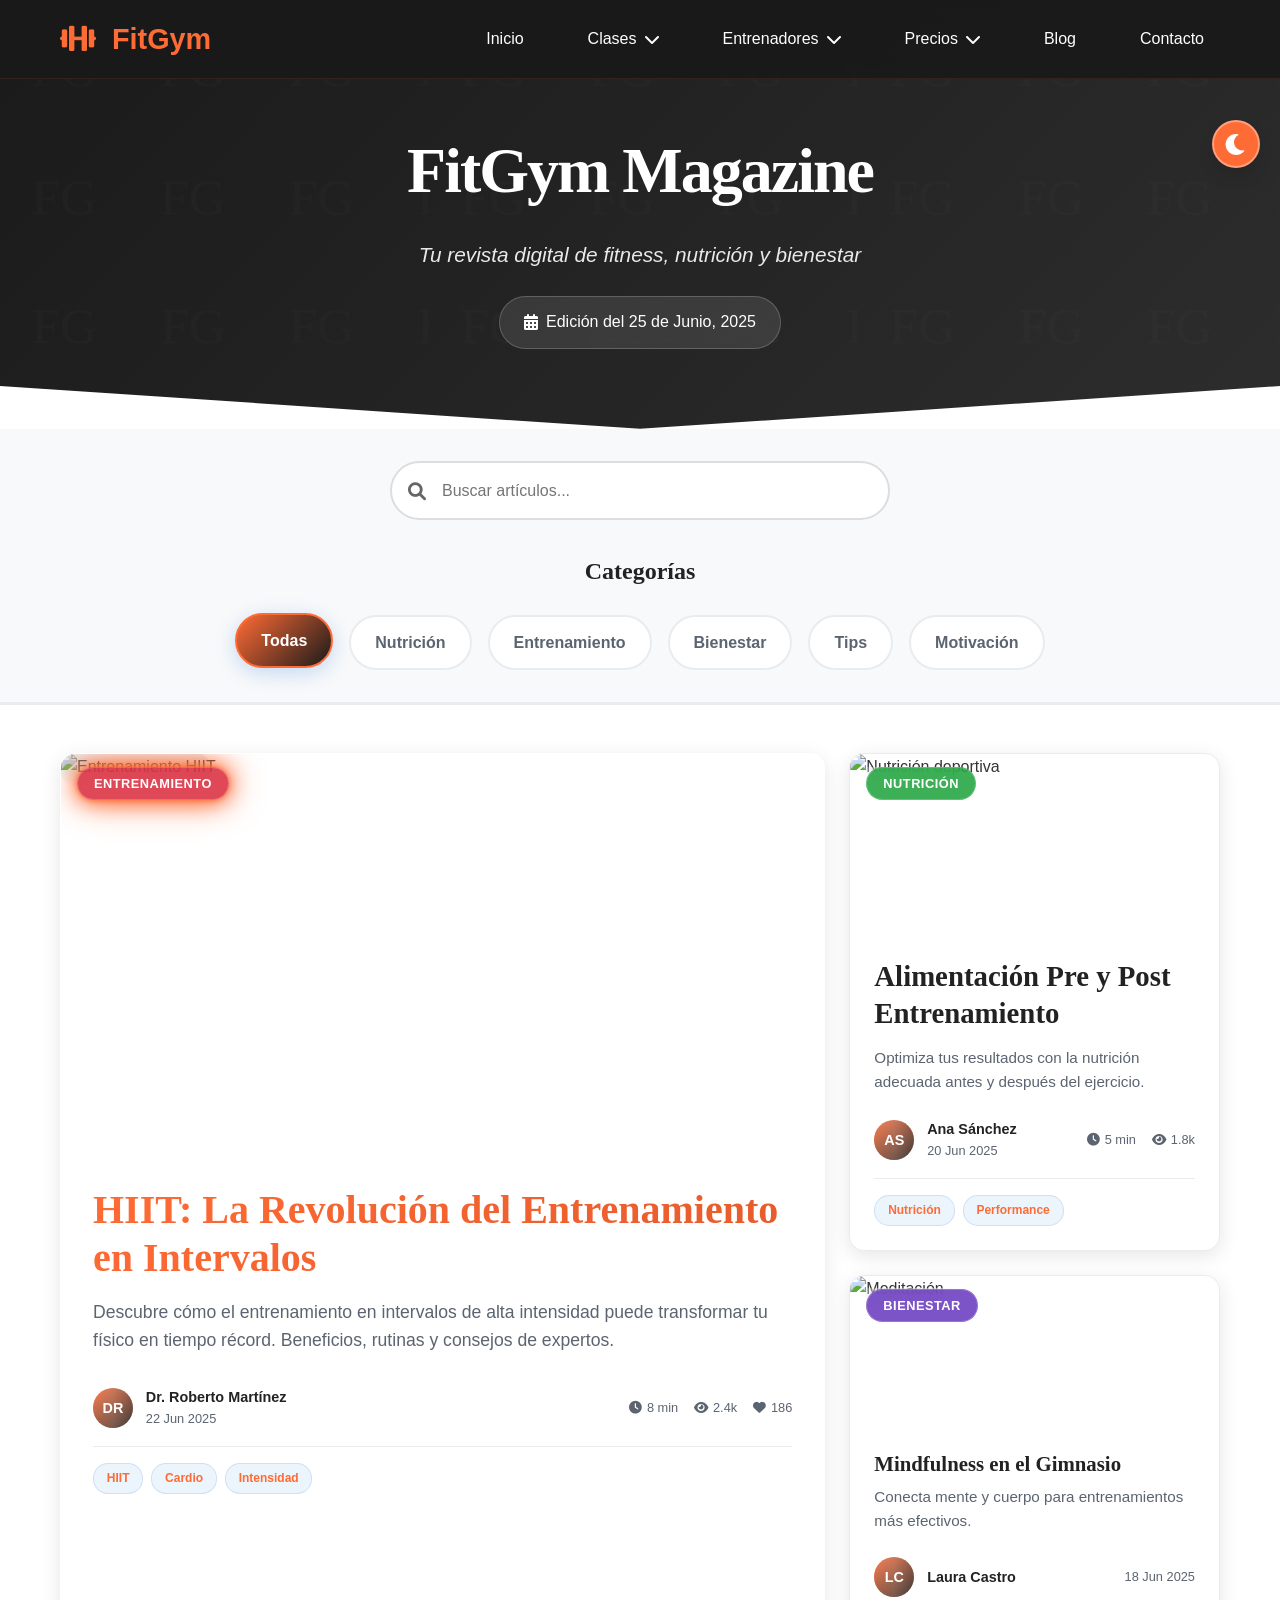
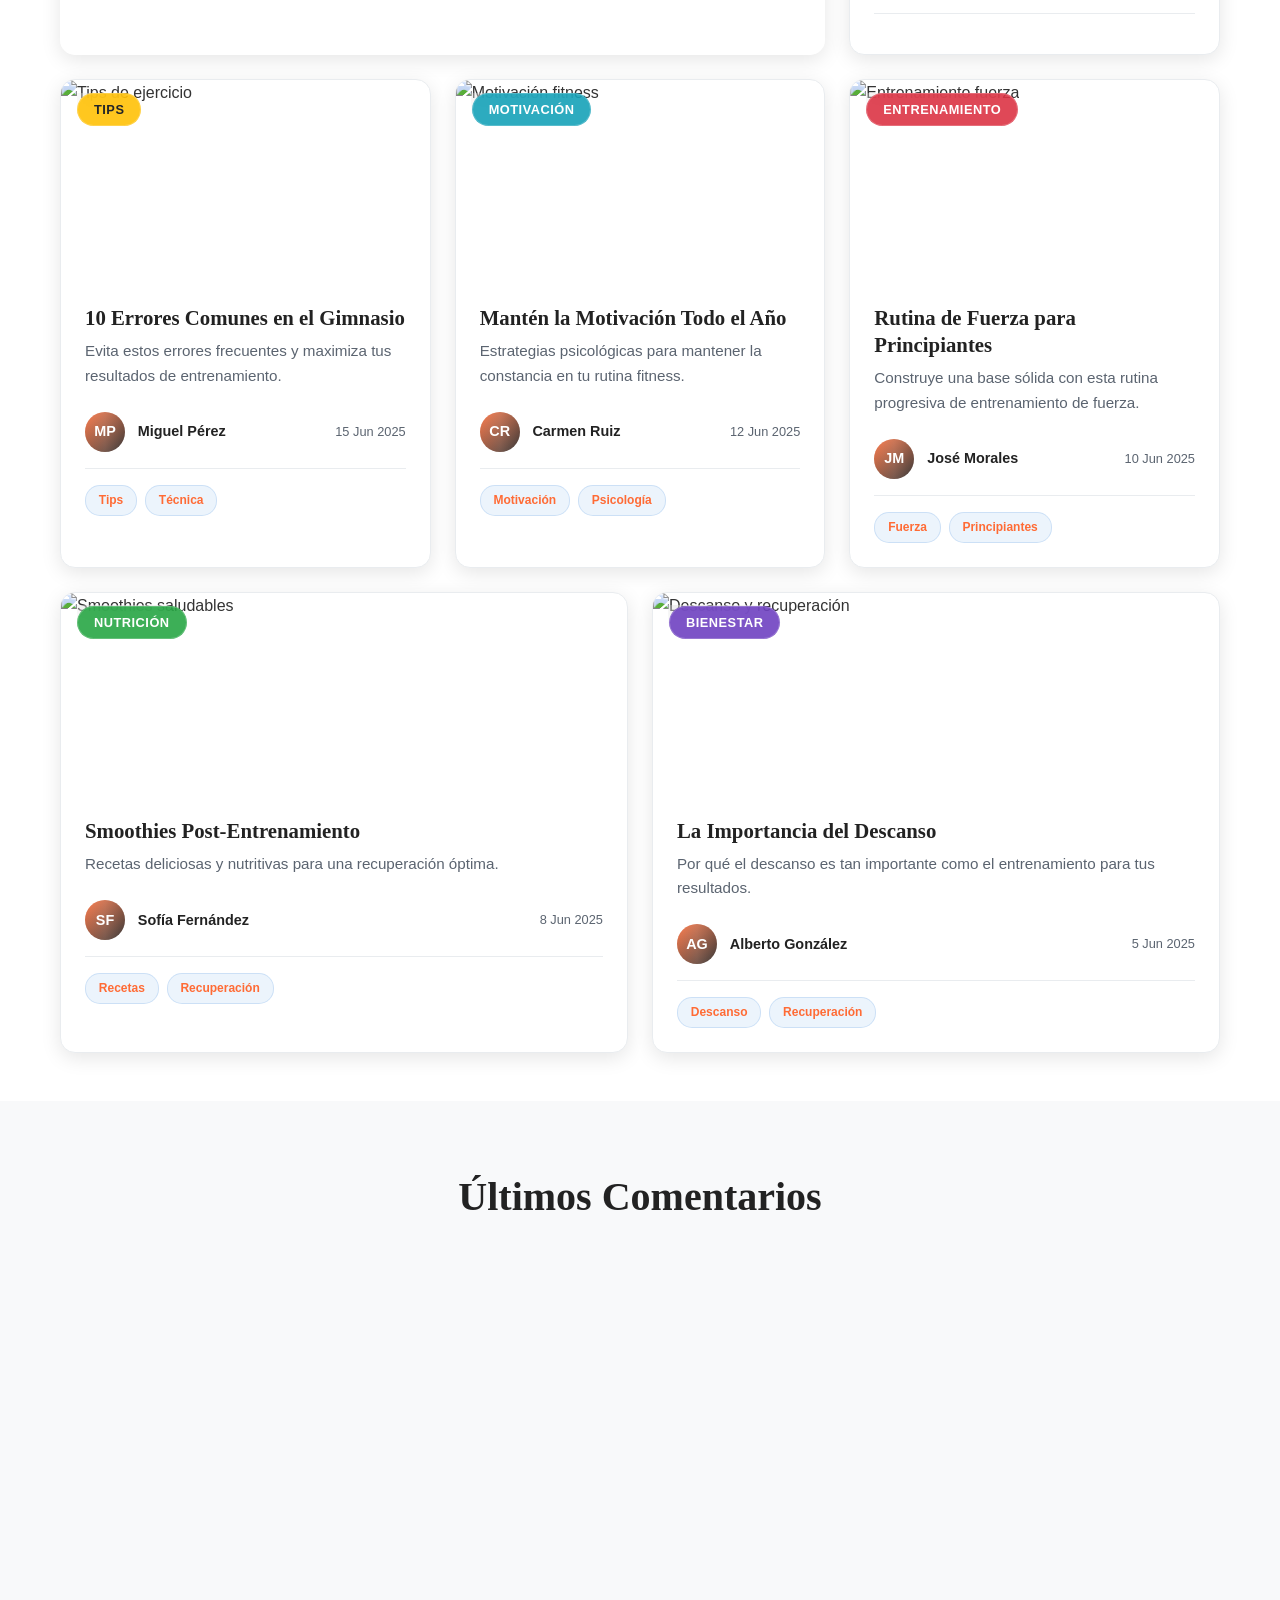
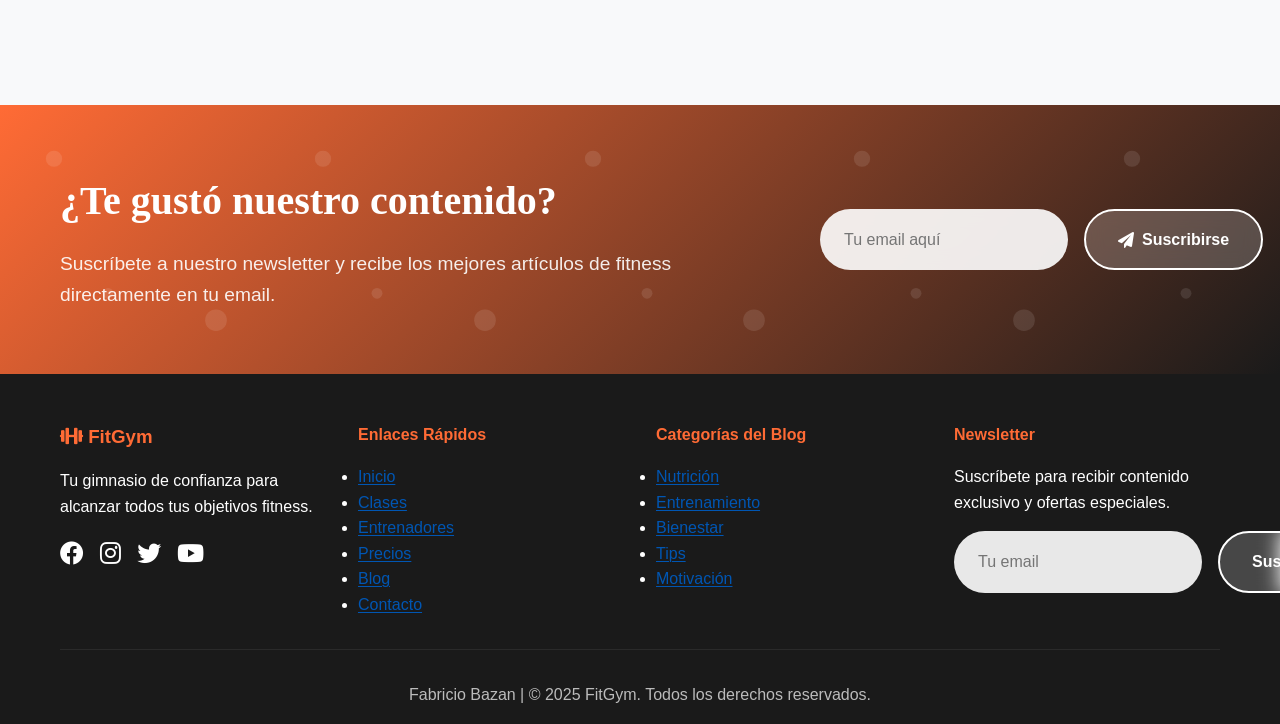
==== commit 97fbc61a: "dada" ====
--- a/blog.html
+++ b/blog.html
@@ -525,7 +525,7 @@
             </div>
 
             <div class="footer-bottom">
-                <p>&copy; 2025 FitGym. Todos los derechos reservados.</p>
+                <p>Fabricio Bazan | &copy; 2025 FitGym. Todos los derechos reservados.</p>
             </div>
         </div>
     </footer>
--- a/styles.css
+++ b/styles.css
@@ -29,6 +29,9 @@
     --text-secondary: #666666;
     --text-muted: #999999;
     --text-inverse: #ffffff;
+    --text-dark: #222222;
+    --text-light: #5b6470;
+    --surface-border: #e1e5e9;
     
     /* Colores de estado */
     --success-color: #28a745;
@@ -147,6 +150,9 @@
     --text-secondary: #cccccc;
     --text-muted: #999999;
     --text-inverse: #333333;
+    --text-dark: #f4f7fb;
+    --text-light: #c9d1db;
+    --surface-border: #4c5663;
     
     /* Ajustes de colores para mejor contraste */
     --primary-alpha: rgba(255, 107, 53, 0.2);
@@ -250,6 +256,12 @@
 }
 
 .mega-menu:hover .mega-menu-content {
+    display: grid;
+    animation: fadeInDown 0.3s ease;
+}
+
+.mega-menu.active .mega-menu-content,
+.mega-menu:focus-within .mega-menu-content {
     display: grid;
     animation: fadeInDown 0.3s ease;
 }
@@ -855,6 +867,8 @@
     transition: var(--transition-slow);
     transform: translateZ(0);
     border: 1px solid transparent;
+    isolation: isolate;
+    will-change: transform, box-shadow;
 }
 
 .class-card:hover {
@@ -863,6 +877,22 @@
         var(--shadow-xl),
         0 0 30px rgba(255, 107, 53, 0.2);
     border-color: var(--primary-color);
+}
+
+.class-card::after {
+    content: '';
+    position: absolute;
+    inset: 0;
+    z-index: 1;
+    pointer-events: none;
+    background: linear-gradient(135deg, rgba(255, 107, 53, 0.2), transparent 45%, rgba(255, 209, 102, 0.2));
+    opacity: 0;
+    transition: opacity 0.45s ease;
+}
+
+.class-card:hover::after,
+.class-card:focus-visible::after {
+    opacity: 1;
 }
 
 .card-image {
@@ -946,7 +976,8 @@
     transform: translateY(100%);
     transition: var(--transition-slow);
     opacity: 0;
-    z-index: 2;
+    z-index: 3;
+    backdrop-filter: blur(8px);
 }
 
 .class-card:hover .card-description {
@@ -959,6 +990,19 @@
     font-size: 0.9rem;
     line-height: 1.5;
     color: var(--text-inverse);
+}
+
+[data-theme="dark"] .class-card,
+[data-theme="dark"] .testimonial-slide {
+    color: var(--text-dark);
+    background: #242b34;
+    border-color: var(--surface-border);
+}
+
+[data-theme="dark"] .card-content h3,
+[data-theme="dark"] .section-title,
+[data-theme="dark"] .card-content p {
+    color: var(--text-dark);
 }
 
 /* Footer */
@@ -1115,10 +1159,10 @@
     z-index: var(--z-fixed);
     background: var(--primary-color);
     color: var(--text-inverse);
-    border: none;
+    border: 2px solid rgba(255, 255, 255, 0.35);
     border-radius: var(--border-radius-full);
-    width: 60px;
-    height: 60px;
+    width: 48px;
+    height: 48px;
     cursor: pointer;
     box-shadow: var(--shadow-lg);
     transition: var(--transition-bounce);
@@ -1129,13 +1173,34 @@
 }
 
 .theme-toggle:hover {
-    transform: scale(1.1) rotate(15deg);
+    transform: translateY(-3px) rotate(12deg);
+    background: var(--primary-dark);
     box-shadow: var(--shadow-xl);
 }
 
 .theme-toggle.dark-mode {
     background: var(--secondary-color);
     transform: rotate(180deg);
+}
+
+.theme-toggle-animate {
+    animation: themeToggleSpin 0.55s cubic-bezier(0.2, 0.8, 0.2, 1);
+}
+
+.theme-icon-sun,
+.theme-icon-moon {
+    animation: themeIconPop 0.55s ease both;
+}
+
+@keyframes themeToggleSpin {
+    0% { transform: scale(0.85) rotate(0deg); }
+    55% { transform: scale(1.12) rotate(180deg); }
+    100% { transform: scale(1) rotate(360deg); }
+}
+
+@keyframes themeIconPop {
+    0% { opacity: 0; transform: scale(0.4) rotate(-90deg); }
+    100% { opacity: 1; transform: scale(1) rotate(0); }
 }
 
 /* ========== CLIP-PATH & MASKING ========== */
@@ -1407,6 +1472,224 @@
     .testimonial-author img {
         width: 50px;
         height: 50px;
+    }
+}
+
+/* ========== AJUSTES GLOBALES RESPONSIVE ========== */
+button,
+a,
+input,
+select,
+textarea {
+    font: inherit;
+}
+
+button,
+.btn,
+.cta-button,
+.submit-btn,
+.filter-btn,
+.filter-tag,
+.btn-contact,
+.btn-reserve {
+    transition: transform 0.25s ease, box-shadow 0.25s ease, background-color 0.25s ease, color 0.25s ease;
+}
+
+button:hover,
+.btn:hover,
+.cta-button:hover,
+.submit-btn:hover,
+.filter-btn:hover,
+.filter-tag:hover,
+.btn-contact:hover,
+.btn-reserve:hover {
+    transform: translateY(-3px);
+    box-shadow: 0 10px 24px rgba(255, 107, 53, 0.28);
+}
+
+button:active,
+.btn:active,
+.cta-button:active,
+.submit-btn:active,
+.filter-btn:active,
+.filter-tag:active {
+    transform: translateY(-1px) scale(0.98);
+}
+
+.footer-bottom strong {
+    color: var(--primary-light);
+}
+
+@media (max-width: 768px) {
+    body {
+        overflow-x: hidden;
+    }
+
+    .container {
+        width: 100%;
+        padding-left: 16px;
+        padding-right: 16px;
+    }
+
+    .header {
+        min-height: 68px;
+    }
+
+    .navbar {
+        padding: 0.75rem 0;
+    }
+
+    .logo h2 {
+        font-size: 1.35rem;
+    }
+
+    .hamburger {
+        display: flex;
+        min-width: 44px;
+        min-height: 44px;
+        align-items: center;
+        justify-content: center;
+        border: 1px solid rgba(255, 255, 255, 0.25);
+        border-radius: 8px;
+        background: transparent;
+    }
+
+    .nav-menu {
+        position: absolute;
+        top: 100%;
+        left: 0;
+        right: 0;
+        display: flex;
+        flex-direction: column;
+        gap: 0.35rem;
+        padding: 0.75rem 16px 1rem;
+        background: rgba(26, 26, 26, 0.98);
+        box-shadow: var(--shadow-lg);
+        transform: translateY(-12px);
+        opacity: 0;
+        visibility: hidden;
+        pointer-events: none;
+        transition: opacity 0.25s ease, transform 0.25s ease, visibility 0.25s ease;
+    }
+
+    .nav-menu.active {
+        transform: translateY(0);
+        opacity: 1;
+        visibility: visible;
+        pointer-events: auto;
+    }
+
+    .nav-item,
+    .nav-link {
+        width: 100%;
+    }
+
+    .nav-link {
+        justify-content: space-between;
+        padding: 0.8rem 1rem;
+    }
+
+    .mega-menu-content {
+        position: static;
+        min-width: 0;
+        width: 100%;
+        grid-template-columns: 1fr;
+        gap: 0.5rem;
+        padding: 0.75rem 1rem;
+        border-radius: 8px;
+    }
+
+    .mega-menu:hover .mega-menu-content {
+        display: none;
+    }
+
+    .mega-menu:focus-within .mega-menu-content,
+    .mega-menu.active .mega-menu-content {
+        display: grid;
+    }
+
+    .theme-toggle {
+        top: 76px;
+        right: 16px;
+        width: 44px;
+        height: 44px;
+    }
+
+    .hero {
+        min-height: 680px;
+        height: auto;
+        padding: 7rem 0 5rem;
+        clip-path: none;
+    }
+
+    .hero-title,
+    .contact-hero h1,
+    .pricing-hero h1,
+    .classes-hero .hero-content h1,
+    .trainers-hero h1 {
+        font-size: clamp(2.1rem, 10vw, 3rem);
+        line-height: 1.1;
+    }
+
+    .hero-subtitle,
+    .contact-hero p,
+    .pricing-hero p,
+    .classes-hero .hero-content p {
+        font-size: 1rem;
+    }
+
+    .hero-buttons,
+    .billing-toggle {
+        flex-direction: column;
+        align-items: stretch;
+    }
+
+    .hero-buttons .btn,
+    .billing-toggle > * {
+        width: 100%;
+    }
+
+    .classes-grid,
+    .trainers-grid,
+    .pricing-grid,
+    .contact-grid {
+        grid-template-columns: 1fr;
+    }
+
+    .footer {
+        padding-top: 2.5rem;
+    }
+
+    .footer-content {
+        grid-template-columns: 1fr;
+        gap: 1.5rem;
+        text-align: center;
+    }
+
+    .footer-section .social-links {
+        justify-content: center;
+    }
+
+    .footer-section .newsletter-form {
+        flex-direction: column;
+        min-width: 0;
+    }
+
+    .footer-section iframe {
+        max-width: 100%;
+    }
+
+    .footer-bottom {
+        font-size: 0.85rem;
+    }
+}
+
+@media (prefers-reduced-motion: reduce) {
+    button:hover,
+    .btn:hover,
+    .filter-btn:hover,
+    .filter-tag:hover {
+        transform: none;
     }
 }
 
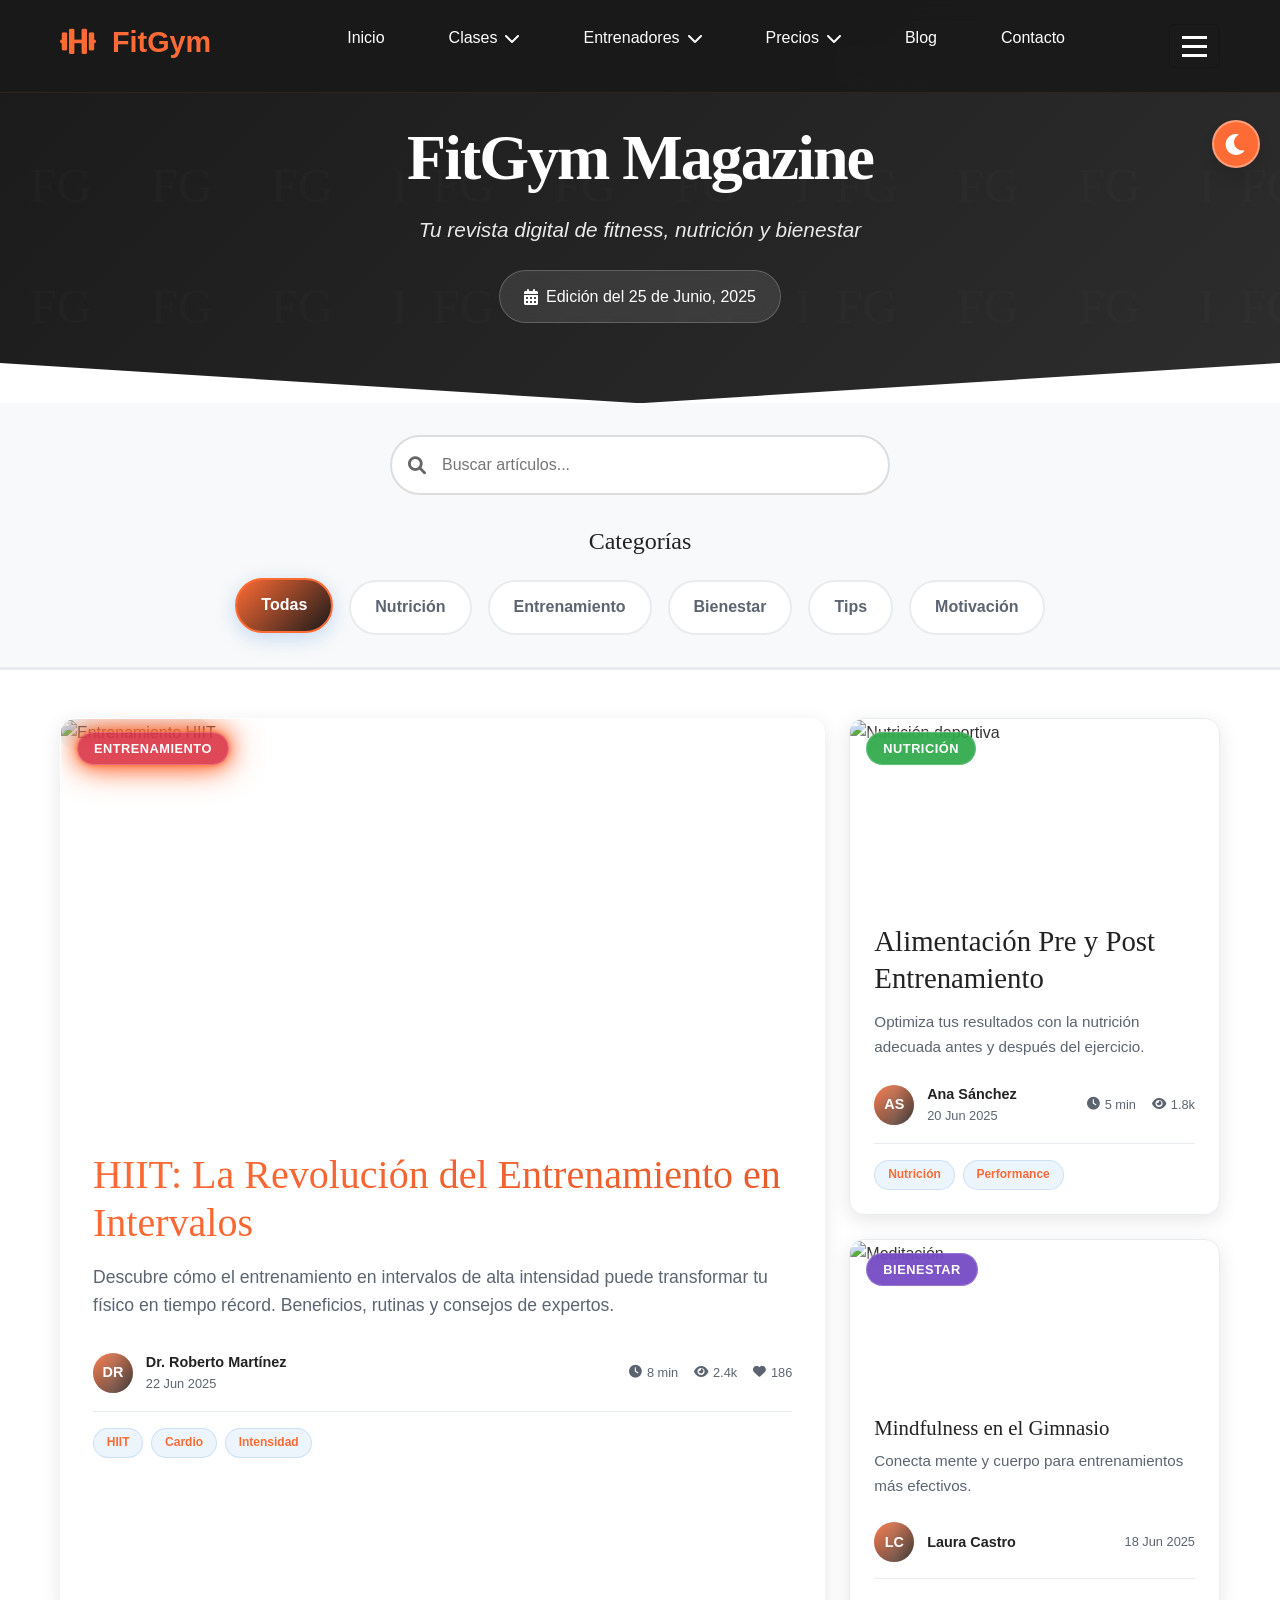
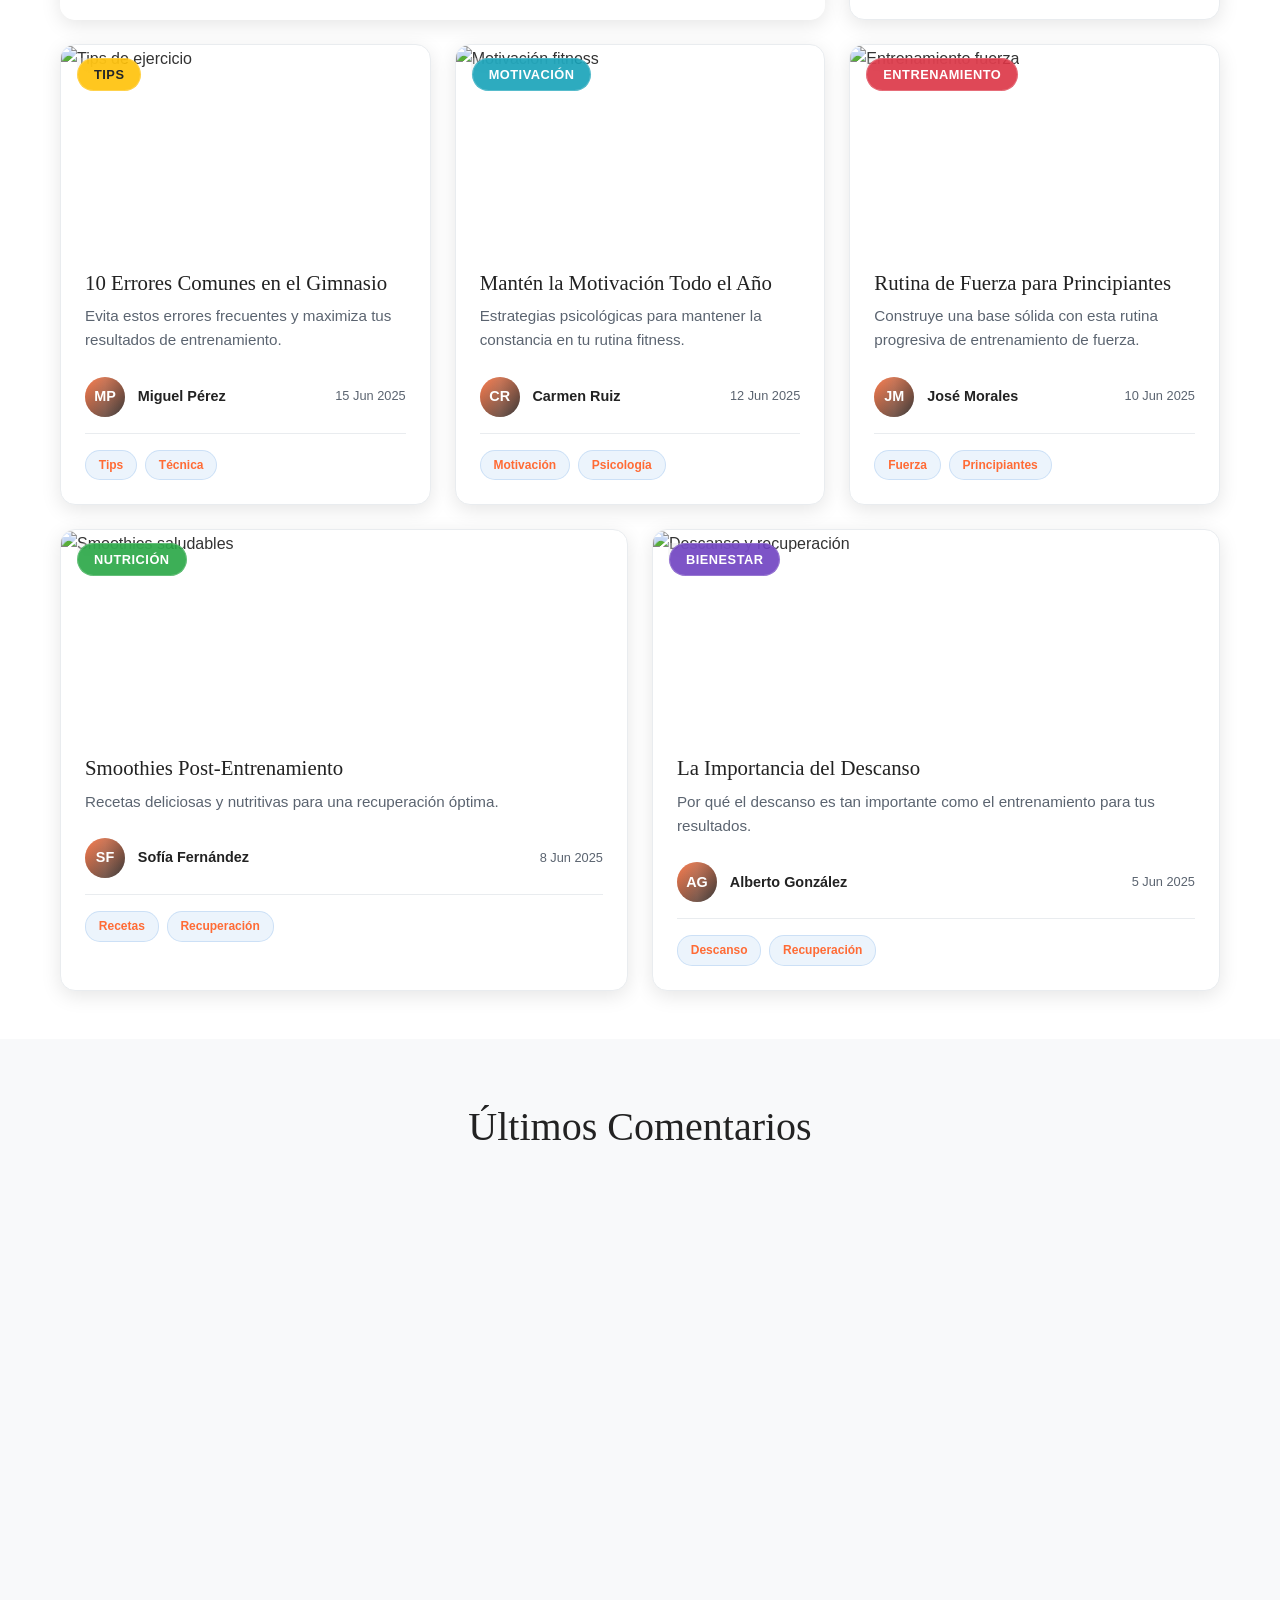
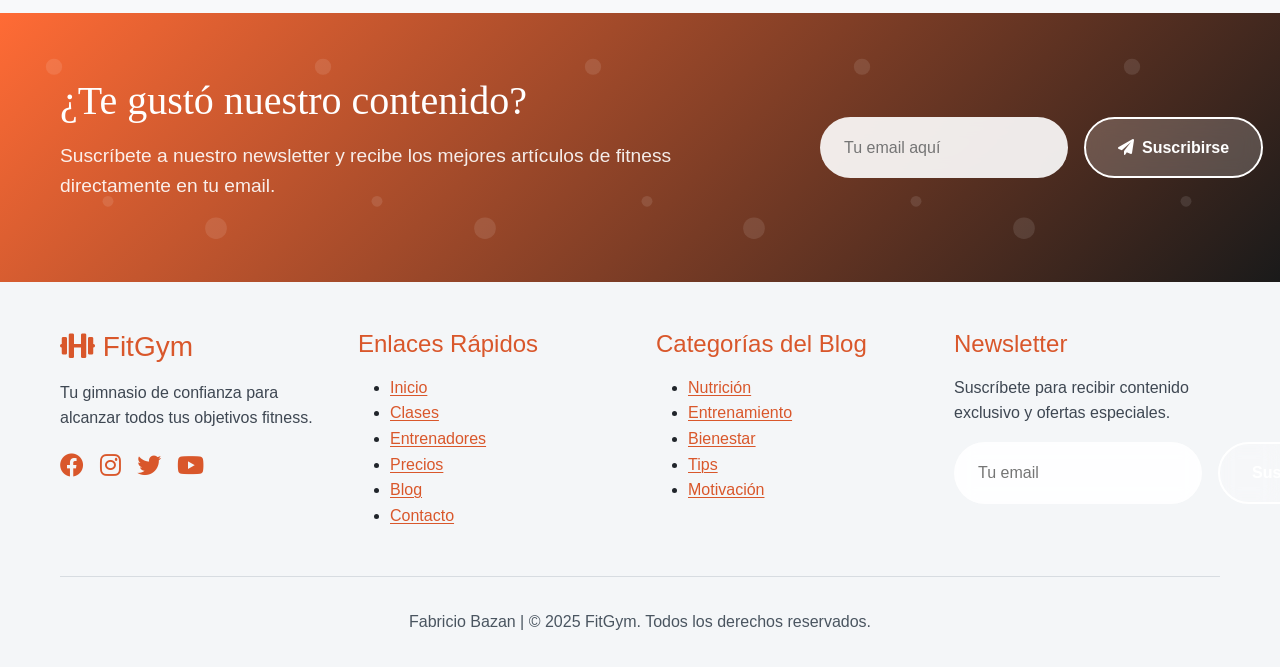
==== commit 38db98ae: "mejoras" ====
--- a/blog.html
+++ b/blog.html
@@ -4,9 +4,11 @@
     <meta charset="UTF-8">
     <meta name="viewport" content="width=device-width, initial-scale=1.0">
     <title>Blog - FitGym</title>
+    <link href="https://cdn.jsdelivr.net/npm/bootstrap@5.3.3/dist/css/bootstrap.min.css" rel="stylesheet" integrity="sha384-QWTKZyjpPEjISv5WaRU9OFeRpok6YctnYmDr5pNlyT2bRjXh0JMhjY6hW+ALEwIH" crossorigin="anonymous">
     <link rel="stylesheet" href="styles.css">
     <link rel="stylesheet" href="blog.css">
     <link rel="stylesheet" href="advanced-effects.css">
+    <link rel="stylesheet" href="bootstrap-adapter.css">
     <link href="https://cdnjs.cloudflare.com/ajax/libs/font-awesome/6.0.0/css/all.min.css" rel="stylesheet">
 </head>
 <body>
@@ -18,7 +20,7 @@
                     <h2><i class="fas fa-dumbbell"></i> FitGym</h2>
                 </div>
                 
-                <ul class="nav-menu">
+                <ul class="nav-menu collapse" id="nav-menu">
                     <li class="nav-item">
                         <a href="index.html" class="nav-link">Inicio</a>
                     </li>
@@ -81,11 +83,11 @@
                     </li>
                 </ul>
                 
-                <div class="hamburger">
+                <button class="hamburger navbar-toggler" type="button" data-bs-toggle="collapse" data-bs-target="#nav-menu" aria-label="Abrir menú de navegación" aria-expanded="false" aria-controls="nav-menu">
                     <span class="bar"></span>
                     <span class="bar"></span>
                     <span class="bar"></span>
-                </div>
+                </button>
             </div>
         </nav>
     </header>
@@ -530,6 +532,7 @@
         </div>
     </footer>
 
+    <script src="https://cdn.jsdelivr.net/npm/bootstrap@5.3.3/dist/js/bootstrap.bundle.min.js" integrity="sha384-YvpcrYf0tY3lHB60NNkmXc5s9fDVZLESaAA55NDzOxhy9GkcIdslK1eN7N6jIeHz" crossorigin="anonymous"></script>
     <script src="script.js"></script>
     <script src="blog.js"></script>
 </body>
--- a/styles.css
+++ b/styles.css
@@ -1007,8 +1007,8 @@
 
 /* Footer */
 .footer {
-    background: var(--secondary-color);
-    color: var(--text-inverse);
+    background: #f4f6f8 !important;
+    color: #20252b !important;
     padding: 3rem 0 1rem;
 }
 
@@ -1028,6 +1028,7 @@
 .footer-section p {
     margin-bottom: 1rem;
     line-height: 1.6;
+    color: #3e4752 !important;
 }
 
 .social-links {
@@ -1036,7 +1037,7 @@
 }
 
 .social-links a {
-    color: var(--text-inverse);
+    color: #20252b !important;
     font-size: 1.5rem;
     transition: var(--transition-base);
 }
@@ -1049,8 +1050,16 @@
 .footer-bottom {
     text-align: center;
     padding-top: 2rem;
-    border-top: 1px solid rgba(255, 255, 255, 0.1);
-    opacity: 0.7;
+    border-top: 1px solid #d7dce1;
+    color: #4a5560 !important;
+    opacity: 1;
+}
+
+.footer-section h3,
+.footer-section h4,
+.footer-section a,
+.footer-bottom a {
+    color: #d9572b !important;
 }
 
 /* Panel de accesibilidad */
@@ -1554,6 +1563,24 @@
         background: transparent;
     }
 
+    .hamburger .bar {
+        display: block;
+        transform-origin: center;
+    }
+
+    .hamburger.active .bar:nth-child(1) {
+        transform: translateY(6px) rotate(45deg);
+    }
+
+    .hamburger.active .bar:nth-child(2) {
+        opacity: 0;
+        transform: scaleX(0);
+    }
+
+    .hamburger.active .bar:nth-child(3) {
+        transform: translateY(-6px) rotate(-45deg);
+    }
+
     .nav-menu {
         position: absolute;
         top: 100%;
@@ -1570,6 +1597,8 @@
         visibility: hidden;
         pointer-events: none;
         transition: opacity 0.25s ease, transform 0.25s ease, visibility 0.25s ease;
+        max-height: calc(100vh - 68px);
+        overflow-y: auto;
     }
 
     .nav-menu.active {
@@ -1649,6 +1678,24 @@
         width: 100%;
     }
 
+    .stats-grid {
+        grid-template-columns: repeat(2, minmax(0, 1fr));
+        gap: 0.75rem;
+    }
+
+    .stat-item {
+        padding: 1.25rem 0.75rem;
+    }
+
+    .stat-number {
+        font-size: clamp(1.8rem, 9vw, 2.6rem);
+    }
+
+    .stat-label {
+        font-size: 0.78rem;
+        letter-spacing: 0.4px;
+    }
+
     .classes-grid,
     .trainers-grid,
     .pricing-grid,
@@ -1681,6 +1728,29 @@
 
     .footer-bottom {
         font-size: 0.85rem;
+    }
+
+    .accessibility-panel {
+        top: 72px;
+        right: 12px;
+        left: 12px;
+        max-width: none;
+    }
+}
+
+@media (max-width: 480px) {
+    .stats-grid {
+        grid-template-columns: 1fr;
+    }
+
+    .hero {
+        min-height: 620px;
+        padding-top: 6rem;
+    }
+
+    .theme-toggle {
+        top: 74px;
+        right: 12px;
     }
 }
 
--- a/blog.css
+++ b/blog.css
@@ -870,6 +870,71 @@
     }
 }
 
+@media (max-width: 768px) {
+    .blog-main,
+    .comments-section,
+    .blog-newsletter {
+        padding: 2.5rem 0;
+    }
+
+    .filter-tags {
+        gap: 0.6rem;
+    }
+
+    .filter-tag {
+        flex: 1 1 calc(50% - 0.6rem);
+        min-width: 130px;
+        padding: 0.75rem 0.6rem;
+        text-align: center;
+    }
+
+    .newspaper-grid {
+        display: grid;
+        grid-template-columns: 1fr;
+        gap: 1rem;
+    }
+
+    .article-card.featured,
+    .article-card.secondary,
+    .article-card.tertiary,
+    .article-card.regular {
+        grid-column: auto;
+        grid-row: auto;
+    }
+
+    .article-card.featured .article-image,
+    .article-card.secondary .article-image,
+    .article-card.tertiary .article-image,
+    .article-image {
+        height: 220px;
+    }
+
+    .article-card.featured .article-content,
+    .article-content {
+        padding: 1.25rem;
+    }
+
+    .article-content h2 {
+        font-size: 1.8rem;
+    }
+
+    .article-content h3 {
+        font-size: 1.45rem;
+    }
+
+    .newsletter-content,
+    .newsletter-form {
+        min-width: 0;
+        width: 100%;
+        flex-direction: column;
+        gap: 1rem;
+    }
+
+    .comments-grid {
+        grid-template-columns: 1fr;
+    }
+}
+
 /* ========== ESTILOS MODO OSCURO PARA BLOG ========== */
 [data-theme="dark"] .blog-hero {
     background: linear-gradient(135deg, var(--bg-primary) 0%, var(--bg-secondary) 100%);
